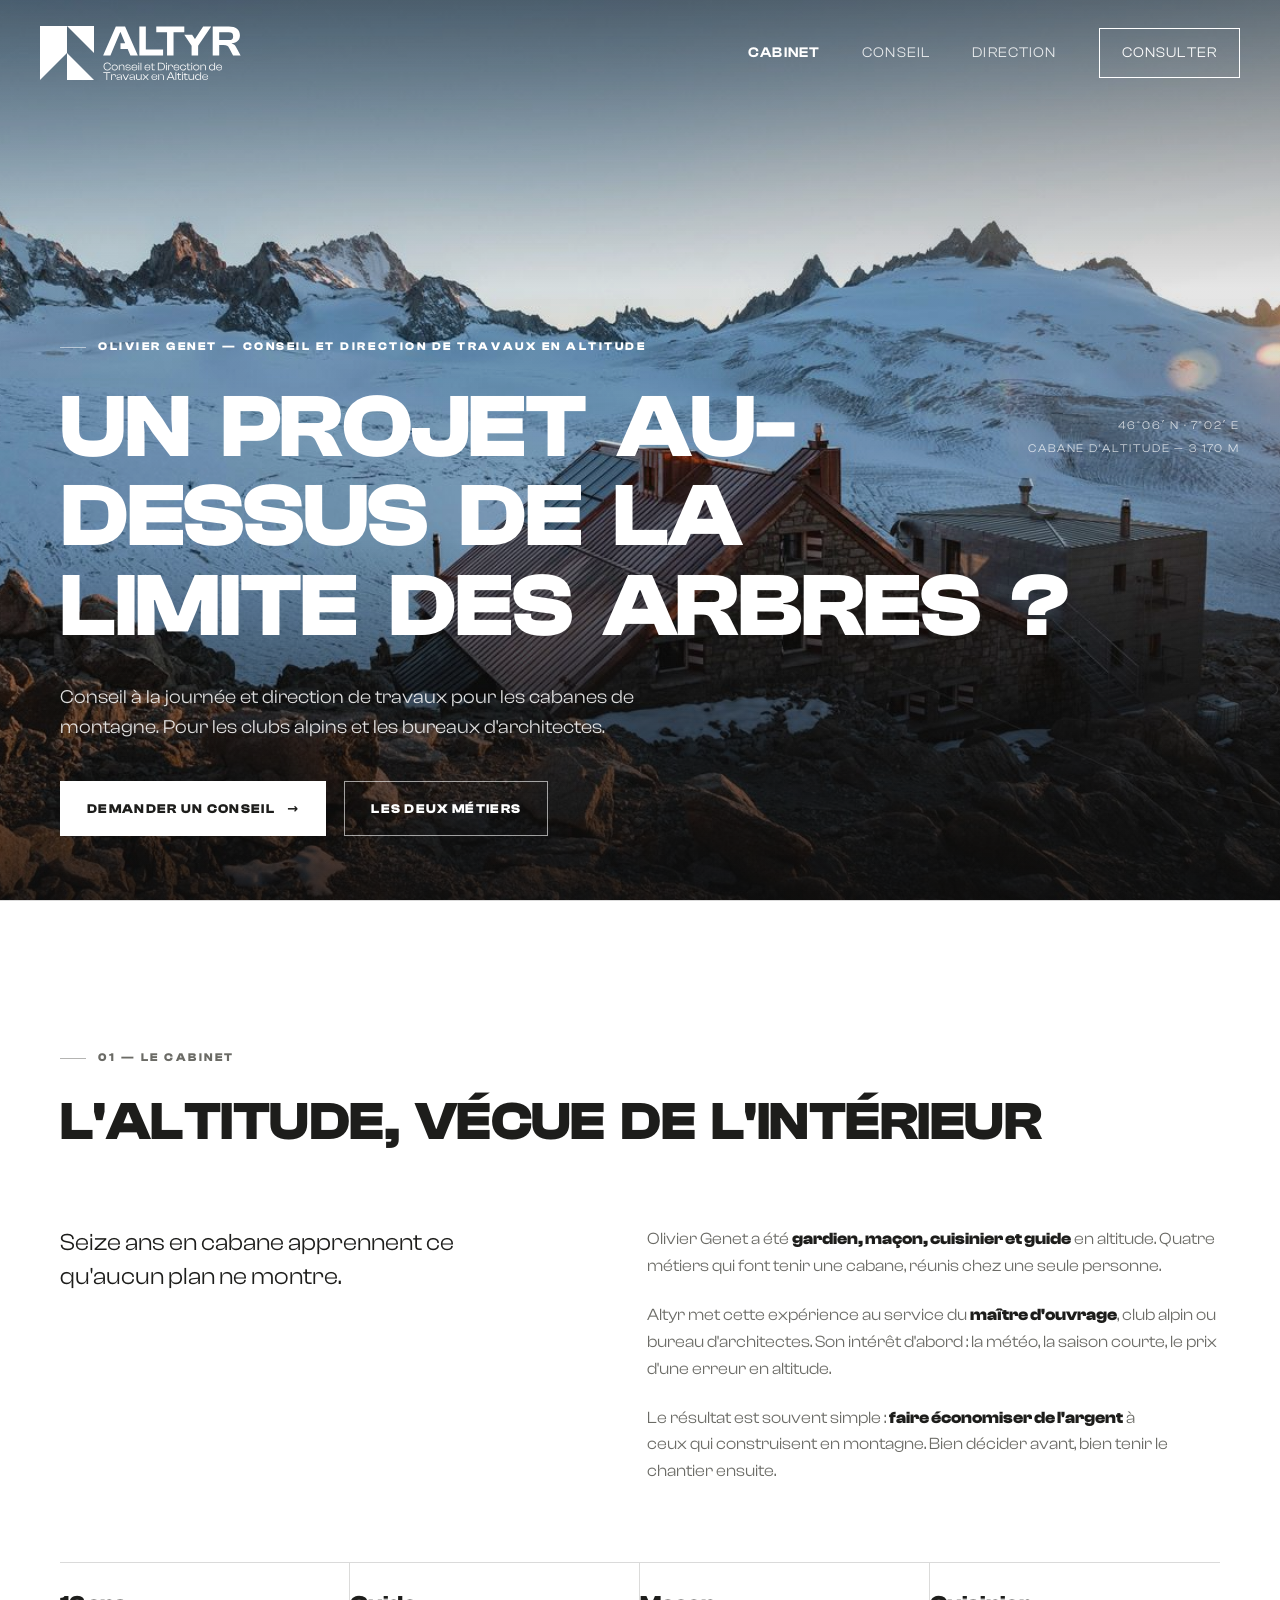
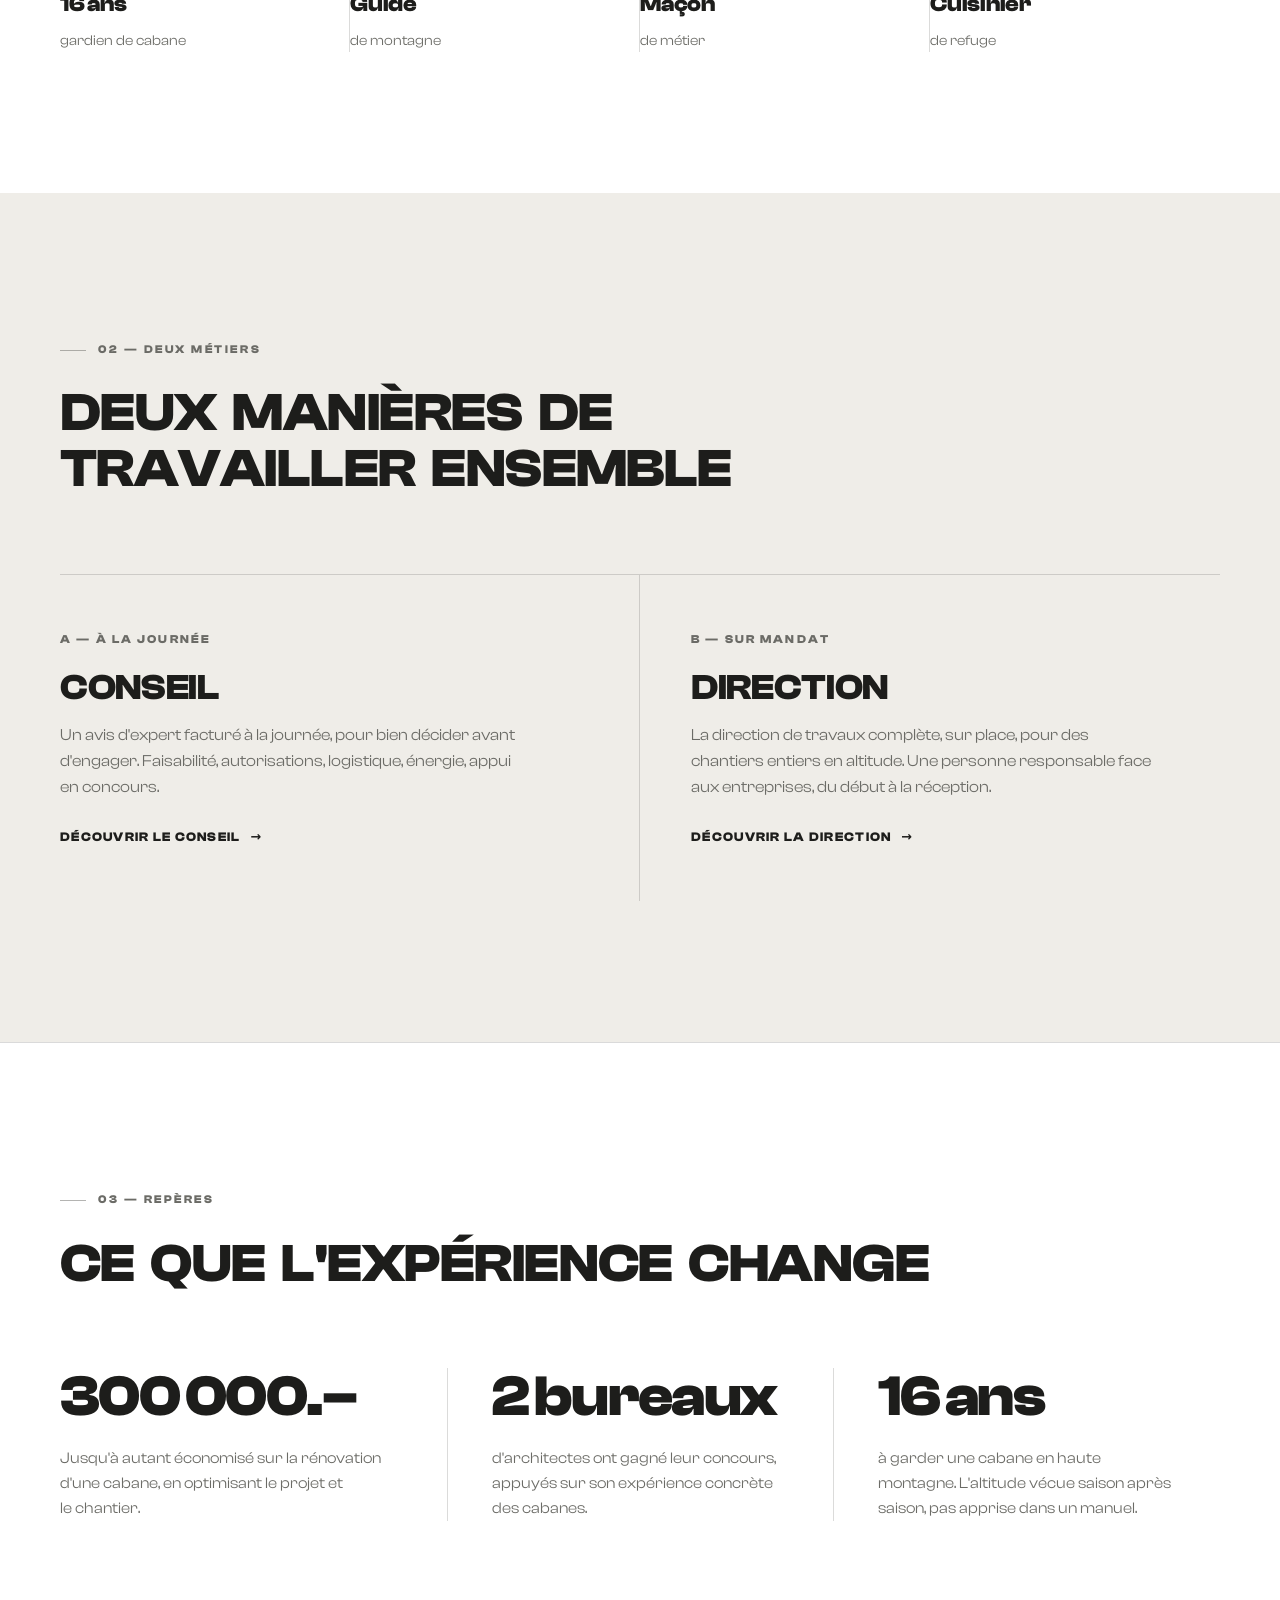
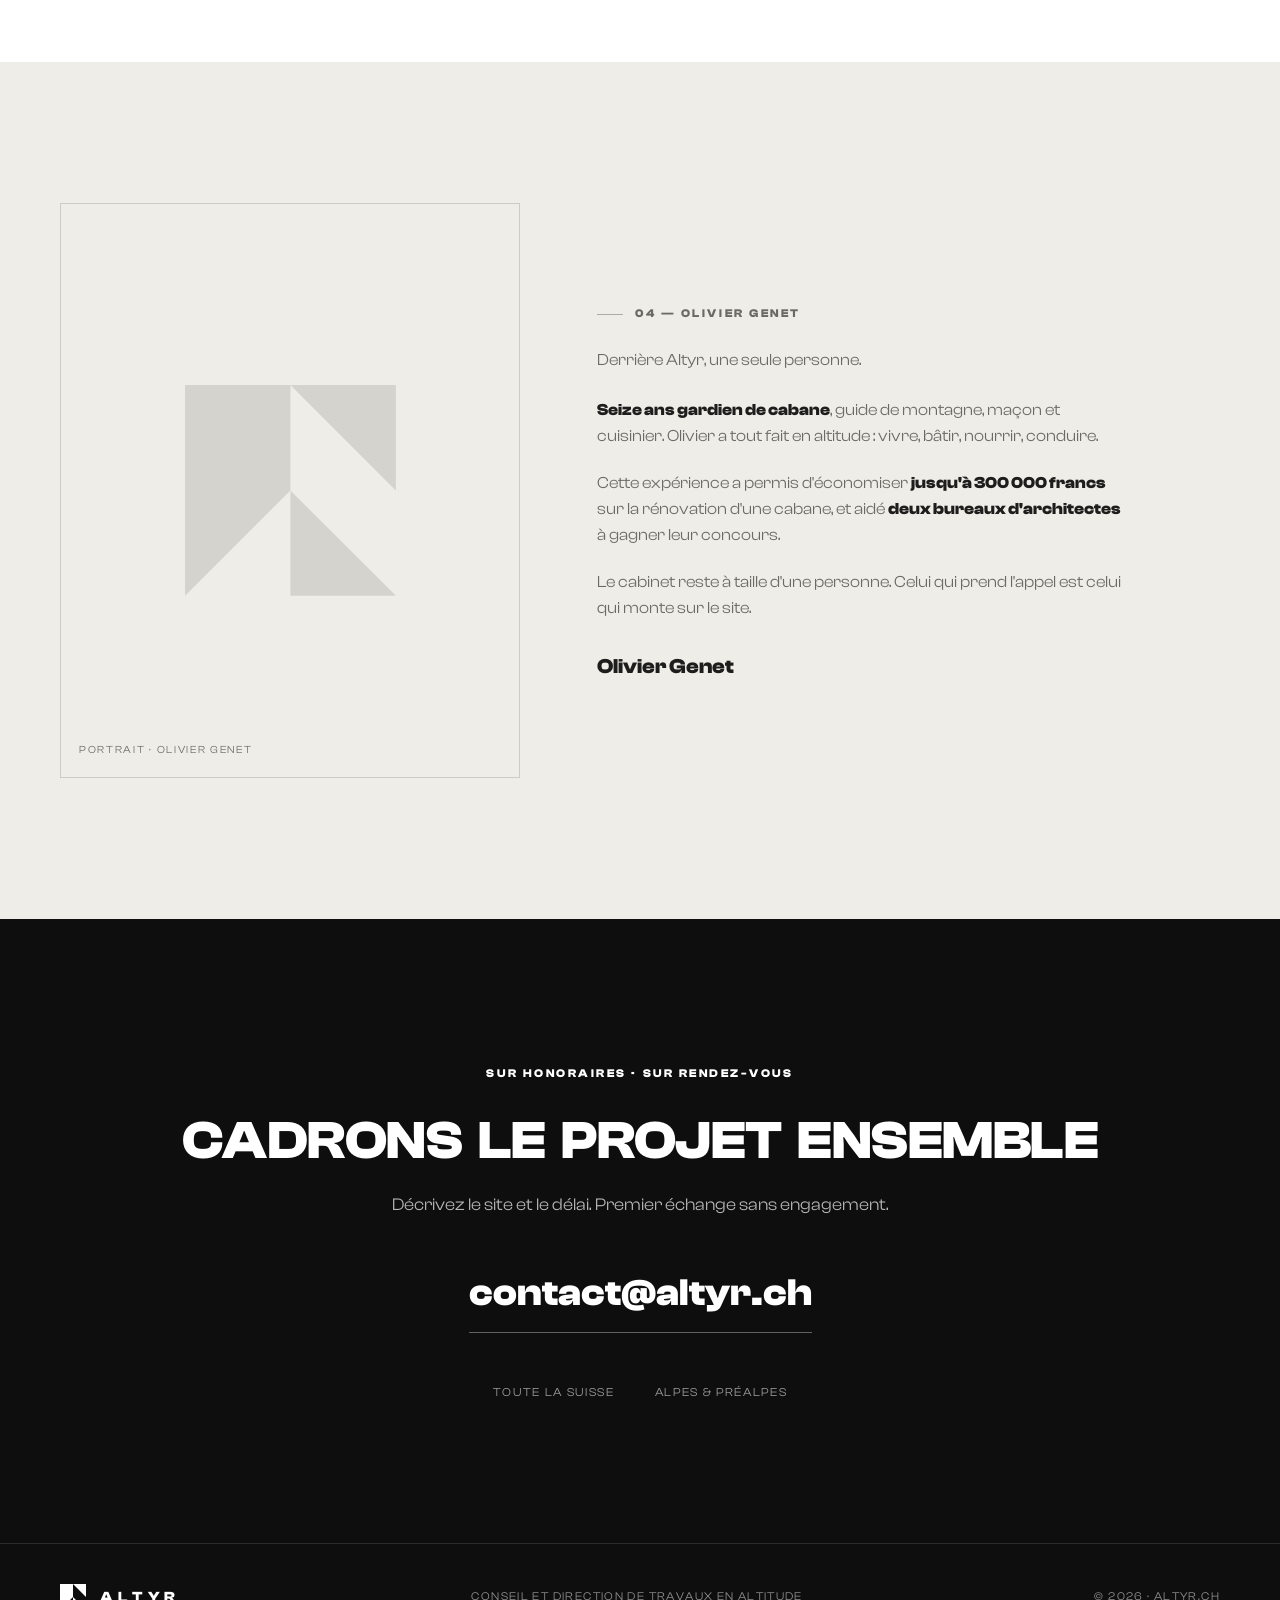
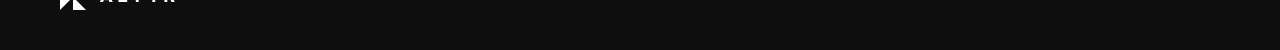
==== index.html @ 08ca2e61 "Accroche unifiée + espacement des titres ajusté - 'Consulting en cabanes alpines' remplacé partout p" ====
<!DOCTYPE html>
<html lang="fr">
<head>
<meta charset="UTF-8">
<meta name="viewport" content="width=device-width, initial-scale=1.0">
<title>Altyr — Olivier Genet · Conseil et Direction de Travaux en Altitude</title>
<meta name="description" content="Conseil à la journée et direction de travaux pour les cabanes de montagne. Pour les clubs alpins et les bureaux d'architectes.">
<link rel="icon" type="image/svg+xml" href="data:image/svg+xml,%3Csvg xmlns='http://www.w3.org/2000/svg' viewBox='0 0 97.15 97.15'%3E%3Crect width='97.15' height='97.15' fill='%231d1d1b'/%3E%3Cg fill='%23efede8'%3E%3Cpolygon points='48.57 0 48.57 48.57 0 97.14 0 0 48.57 0'/%3E%3Cpolygon points='48.57 97.15 48.57 48.57 97.15 97.15 48.57 97.15'/%3E%3Cpolygon points='97.15 48.57 48.57 0 97.15 0 97.15 48.57'/%3E%3C/g%3E%3C/svg%3E">
<meta property="og:type" content="website">
<meta property="og:title" content="Altyr — Conseil et Direction de Travaux en Altitude">
<meta property="og:description" content="Conseil et direction de travaux pour les cabanes de montagne.">
<meta property="og:url" content="https://altyr.ch">
<meta property="og:image" content="https://altyr.ch/og-image.png">
<meta property="og:locale" content="fr_CH">
<link rel="stylesheet" href="assets/css/styles.css">
<script defer src="assets/js/main.js"></script>
</head>
<body>

<!-- NAV -->
<nav id="nav">
  <a href="./" class="logo" aria-label="Altyr — accueil">
    <svg class="logo-svg" viewBox="0 0 431.02 116.02" fill="currentColor" aria-hidden="true">
      <g><polygon points="58 0 58 58 0 116.01 0 0 58 0"/><polygon points="58 116.02 58 58 116.02 116.02 58 116.02"/><polygon points="116.02 58 58 0 116.02 0 116.02 58"/></g>
      <g><path d="M350.52.93l-11.89,18.22-5.21,8.36h-1.02l-5.2-8.36-.26-.41h-17.02l15.79,23.83v20.63h14.03v-20.54L367.8.93h-17.28Z"/><path d="M371.08,63.2V.94h34.39c15.33,0,24.07,6.78,24.07,18.68,0,10.13-5.85,16.17-17.57,17.29v.74c5.58,1.49,7.71,4.46,10.04,8.83l9.01,16.73h-16.17l-8.55-16.17c-2.51-4.83-4.83-6.41-12.08-6.41h-9.2v22.58h-13.94ZM385.02,30.12h20.35c6.6,0,9.57-1.86,9.57-8.36,0-6.13-2.97-8.27-9.57-8.27h-20.35v16.64Z"/><path d="M182.78.93h-19.89l-27.23,62.27h15.61l21.01-49.53h1.02l3.81,9.66,5.86,13.56h-10.03v12.55h15.43l5.86,13.76h15.98L182.78.93Z"/><path d="M213.45,63.2V.94h13.94v49.72h37.08v12.55h-51.02Z"/><path d="M272.96,63.2V13.48h-23.14V.94h60.22v12.55h-23.14v49.72h-13.94Z"/></g>
      <g><path d="M136.53,86.98c0-5.13,3.39-8.47,8.2-8.47,4.25,0,7.46,2.38,7.46,6.11v.29h-1.89v-.29c0-2.8-1.94-4.42-5.55-4.42-4.1,0-6.38,2.31-6.38,6.78s2.28,6.78,6.38,6.78c3.61,0,5.55-1.62,5.55-4.42v-.29h1.89v.29c0,3.73-3.19,6.11-7.46,6.11-4.81,0-8.2-3.34-8.2-8.47Z"/><path d="M153.89,89.14c0-3.68,2.63-6.31,6.58-6.31s6.6,2.63,6.6,6.31-2.63,6.31-6.6,6.31-6.58-2.63-6.58-6.31ZM165.35,89.14c0-2.92-1.55-4.74-4.89-4.74s-4.86,1.82-4.86,4.74,1.52,4.74,4.86,4.74,4.89-1.79,4.89-4.74Z"/><path d="M169.38,95.2v-12.13h1.57v3.81h.12c.42-2.06,2.14-4.05,5.16-4.05,3.41,0,5.11,2.43,5.11,5.3v7.07h-1.74v-6.83c0-2.5-1.2-3.95-3.98-3.95-2.95,0-4.49,1.79-4.49,4.91v5.87h-1.74Z"/><path d="M183.62,91.15v-.05h1.74v.15c0,2.04,1.2,2.75,4.17,2.75,2.73,0,3.66-.64,3.66-2.04,0-1.28-.76-1.69-2.77-2.01l-3.24-.47c-2.21-.29-3.61-1.15-3.61-3.17,0-2.14,2.04-3.49,5.38-3.49s5.75,1.47,5.75,4.32v.05h-1.74v-.12c0-1.82-.96-2.8-4.05-2.8-2.55,0-3.61.61-3.61,2.06,0,1.25.64,1.69,2.65,1.99l2.97.42c2.6.37,4,1.25,4,3.22,0,2.28-2.26,3.49-5.4,3.49-3.73,0-5.89-1.5-5.89-4.3Z"/><path d="M196.59,89.14c0-3.68,2.46-6.31,6.36-6.31,3.56,0,6.09,2.06,6.09,5.67,0,.44-.05.81-.12,1.13h-10.68c.1,2.73,1.5,4.37,4.71,4.37,2.85,0,4.17-1.06,4.17-2.82v-.17h1.74v.17c0,2.53-2.5,4.27-5.89,4.27-3.9,0-6.38-2.46-6.38-6.31ZM198.24,88.55h9.16v-.37c0-2.55-1.62-3.9-4.47-3.9-3.14,0-4.57,1.62-4.69,4.27Z"/><path d="M211.35,81.53v-2.77h1.74v2.77h-1.74ZM211.35,95.2v-12.13h1.74v12.13h-1.74Z"/><path d="M216.01,95.2v-16.45h1.74v16.45h-1.74Z"/><path d="M224.58,89.14c0-3.68,2.46-6.31,6.36-6.31,3.56,0,6.09,2.06,6.09,5.67,0,.44-.05.81-.12,1.13h-10.68c.1,2.73,1.5,4.37,4.71,4.37,2.85,0,4.17-1.06,4.17-2.82v-.17h1.74v.17c0,2.53-2.5,4.27-5.89,4.27-3.9,0-6.38-2.46-6.38-6.31ZM226.23,88.55h9.16v-.37c0-2.55-1.62-3.9-4.47-3.9-3.14,0-4.57,1.62-4.69,4.27Z"/><path d="M244.15,95.2c-2.41,0-3.95-1.01-3.95-3.85v-6.78h-2.16v-1.5h2.16v-2.9h1.77v2.9h4.81v1.5h-4.81v6.87c0,1.69.83,2.16,2.6,2.16h2.21v1.6h-2.63Z"/><path d="M253.26,95.2v-16.45h7.14c4.93,0,8.08,3.19,8.08,8.22s-3.14,8.22-8.08,8.22h-7.14ZM255.03,80.35v13.26h5.38c4.17,0,6.24-2.16,6.24-6.63s-2.06-6.63-6.24-6.63h-5.38Z"/><path d="M270.82,81.53v-2.77h1.74v2.77h-1.74ZM270.82,95.2v-12.13h1.74v12.13h-1.74Z"/><path d="M275.49,95.2v-12.13h1.57v3.31h.12c.37-1.94,1.74-3.56,4.27-3.56,2.8,0,4.03,2.06,4.03,4.32v1.2h-1.74v-.93c0-2.06-.86-3.07-2.97-3.07-2.46,0-3.54,1.55-3.54,4.27v6.58h-1.74Z"/><path d="M286.88,89.14c0-3.68,2.46-6.31,6.36-6.31,3.56,0,6.09,2.06,6.09,5.67,0,.44-.05.81-.12,1.13h-10.68c.1,2.73,1.5,4.37,4.71,4.37,2.85,0,4.17-1.06,4.17-2.82v-.17h1.74v.17c0,2.53-2.5,4.27-5.89,4.27-3.9,0-6.38-2.46-6.38-6.31ZM288.53,88.55h9.16v-.37c0-2.55-1.62-3.9-4.47-3.9-3.14,0-4.57,1.62-4.69,4.27Z"/><path d="M301.02,89.14c0-3.68,2.53-6.31,6.41-6.31,3.39,0,6.04,2.01,6.04,4.94v.2h-1.72v-.15c0-2.16-1.57-3.39-4.35-3.39-3.24,0-4.64,1.74-4.64,4.71s1.4,4.71,4.64,4.71c2.77,0,4.35-1.23,4.35-3.39v-.15h1.72v.2c0,2.92-2.65,4.94-6.04,4.94-3.88,0-6.41-2.63-6.41-6.31Z"/><path d="M320.62,95.2c-2.41,0-3.95-1.01-3.95-3.85v-6.78h-2.16v-1.5h2.16v-2.9h1.77v2.9h4.81v1.5h-4.81v6.87c0,1.69.83,2.16,2.6,2.16h2.21v1.6h-2.63Z"/><path d="M325.16,81.53v-2.77h1.74v2.77h-1.74ZM325.16,95.2v-12.13h1.74v12.13h-1.74Z"/><path d="M329.19,89.14c0-3.68,2.63-6.31,6.58-6.31s6.6,2.63,6.6,6.31-2.63,6.31-6.6,6.31-6.58-2.63-6.58-6.31ZM340.66,89.14c0-2.92-1.55-4.74-4.89-4.74s-4.86,1.82-4.86,4.74,1.52,4.74,4.86,4.74,4.89-1.79,4.89-4.74Z"/><path d="M344.69,95.2v-12.13h1.57v3.81h.12c.42-2.06,2.14-4.05,5.16-4.05,3.41,0,5.11,2.43,5.11,5.3v7.07h-1.74v-6.83c0-2.5-1.2-3.95-3.98-3.95-2.95,0-4.49,1.79-4.49,4.91v5.87h-1.74Z"/><path d="M363.2,89.14c0-3.68,2.16-6.31,5.89-6.31,2.87,0,4.66,1.55,5.2,3.63h.12v-7.71h1.74v16.45h-1.6v-3.58h-.1c-.59,2.43-2.55,3.83-5.23,3.83-3.88,0-6.04-2.63-6.04-6.31ZM369.68,93.85c2.85,0,4.74-1.65,4.74-4.52v-.22c0-3-1.79-4.66-4.79-4.66-2.77,0-4.67,1.18-4.67,4.69s1.87,4.71,4.71,4.71Z"/><path d="M378.47,89.14c0-3.68,2.46-6.31,6.36-6.31,3.56,0,6.09,2.06,6.09,5.67,0,.44-.05.81-.12,1.13h-10.68c.1,2.73,1.5,4.37,4.71,4.37,2.85,0,4.17-1.06,4.17-2.82v-.17h1.74v.17c0,2.53-2.5,4.27-5.89,4.27-3.9,0-6.38-2.46-6.38-6.31ZM380.12,88.55h9.16v-.37c0-2.55-1.62-3.9-4.47-3.9-3.14,0-4.57,1.62-4.69,4.27Z"/><path d="M142.71,115.77v-14.85h-6.78v-1.6h15.27v1.6h-6.75v14.85h-1.74Z"/><path d="M152.95,115.77v-12.13h1.57v3.31h.12c.37-1.94,1.74-3.56,4.27-3.56,2.8,0,4.03,2.06,4.03,4.32v1.2h-1.74v-.93c0-2.06-.86-3.07-2.97-3.07-2.46,0-3.54,1.55-3.54,4.27v6.58h-1.74Z"/><path d="M164.32,112.92c0-1.99,1.64-2.85,3.9-3.09l5.77-.64v-.93c0-2.36-1.03-3.29-3.68-3.29s-3.98.93-3.98,3.07v.1h-1.74v-.1c0-2.55,2.11-4.64,5.84-4.64s5.25,2.11,5.25,4.79v7.59h-1.57v-3.27h-.12c-.71,2.23-2.85,3.51-5.67,3.51-2.38,0-4-1.13-4-3.09ZM168.72,114.67c2.95,0,5.28-1.3,5.28-4.22v-.1l-5.23.59c-1.82.17-2.7.61-2.7,1.87s.81,1.87,2.65,1.87Z"/><path d="M183.13,115.77l-5.79-12.13h1.89l4.91,10.41h.15l4.89-10.41h1.89l-5.79,12.13h-2.14Z"/><path d="M192.15,112.92c0-1.99,1.64-2.85,3.9-3.09l5.77-.64v-.93c0-2.36-1.03-3.29-3.68-3.29s-3.98.93-3.98,3.07v.1h-1.74v-.1c0-2.55,2.11-4.64,5.84-4.64s5.25,2.11,5.25,4.79v7.59h-1.57v-3.27h-.12c-.71,2.23-2.85,3.51-5.67,3.51-2.38,0-4-1.13-4-3.09ZM196.54,114.67c2.95,0,5.28-1.3,5.28-4.22v-.1l-5.23.59c-1.82.17-2.7.61-2.7,1.87s.81,1.87,2.65,1.87Z"/><path d="M206.31,110.74v-7.1h1.74v6.83c0,2.53,1.23,3.98,4.03,3.98,2.97,0,4.52-1.79,4.52-4.91v-5.89h1.74v12.13h-1.57v-3.78h-.12c-.42,2.06-2.16,4.03-5.18,4.03-3.46,0-5.16-2.41-5.16-5.28Z"/><path d="M220.02,115.77l5.52-6.04v-.12l-5.52-5.97h2.11l4.74,5.03h.12l4.71-5.03h2.09l-5.55,5.92v.12l5.55,6.09h-2.11l-4.76-5.13h-.1l-4.71,5.13h-2.09Z"/><path d="M239.39,109.71c0-3.68,2.46-6.31,6.36-6.31,3.56,0,6.09,2.06,6.09,5.67,0,.44-.05.81-.12,1.13h-10.68c.1,2.73,1.5,4.37,4.71,4.37,2.85,0,4.17-1.06,4.17-2.82v-.17h1.74v.17c0,2.53-2.5,4.27-5.89,4.27-3.9,0-6.38-2.46-6.38-6.31ZM241.04,109.12h9.16v-.37c0-2.55-1.62-3.9-4.47-3.9-3.14,0-4.57,1.62-4.69,4.27Z"/><path d="M254.15,115.77v-12.13h1.57v3.81h.12c.42-2.06,2.14-4.05,5.16-4.05,3.41,0,5.11,2.43,5.11,5.3v7.07h-1.74v-6.83c0-2.5-1.2-3.95-3.98-3.95-2.95,0-4.49,1.79-4.49,4.91v5.87h-1.74Z"/><path d="M272.12,115.77l7.44-16.45h2.43l7.46,16.45h-1.96l-2.21-4.84h-9.04l-2.21,4.84h-1.92ZM276.96,109.36h7.61l-2.85-6.24-.91-2.14h-.15l-.88,2.14-2.82,6.24Z"/><path d="M291.06,115.77v-16.45h1.74v16.45h-1.74Z"/><path d="M300.53,115.77c-2.41,0-3.95-1.01-3.95-3.85v-6.78h-2.16v-1.5h2.16v-2.9h1.77v2.9h4.81v1.5h-4.81v6.87c0,1.69.83,2.16,2.6,2.16h2.21v1.6h-2.63Z"/><path d="M305.08,102.1v-2.77h1.74v2.77h-1.74ZM305.08,115.77v-12.13h1.74v12.13h-1.74Z"/><path d="M314.55,115.77c-2.41,0-3.95-1.01-3.95-3.85v-6.78h-2.16v-1.5h2.16v-2.9h1.77v2.9h4.81v1.5h-4.81v6.87c0,1.69.83,2.16,2.6,2.16h2.21v1.6h-2.63Z"/><path d="M319.02,110.74v-7.1h1.74v6.83c0,2.53,1.23,3.98,4.03,3.98,2.97,0,4.52-1.79,4.52-4.91v-5.89h1.74v12.13h-1.57v-3.78h-.12c-.42,2.06-2.16,4.03-5.18,4.03-3.46,0-5.16-2.41-5.16-5.28Z"/><path d="M333.17,109.71c0-3.68,2.16-6.31,5.89-6.31,2.87,0,4.66,1.55,5.2,3.63h.12v-7.71h1.74v16.45h-1.6v-3.58h-.1c-.59,2.43-2.55,3.83-5.23,3.83-3.88,0-6.04-2.63-6.04-6.31ZM339.65,114.42c2.85,0,4.74-1.65,4.74-4.52v-.22c0-3-1.79-4.66-4.79-4.66-2.77,0-4.67,1.18-4.67,4.69s1.87,4.71,4.71,4.71Z"/><path d="M348.44,109.71c0-3.68,2.46-6.31,6.36-6.31,3.56,0,6.09,2.06,6.09,5.67,0,.44-.05.81-.12,1.13h-10.68c.1,2.73,1.5,4.37,4.71,4.37,2.85,0,4.17-1.06,4.17-2.82v-.17h1.74v.17c0,2.53-2.5,4.27-5.89,4.27-3.9,0-6.38-2.46-6.38-6.31ZM350.09,109.12h9.16v-.37c0-2.55-1.62-3.9-4.47-3.9-3.14,0-4.57,1.62-4.69,4.27Z"/></g>
    </svg>
  </a>
  <button class="nav-toggle" id="navToggle" aria-label="Menu"><span></span><span></span><span></span></button>
  <div class="nav-links" id="navLinks">
    <a href="./" class="active">Cabinet</a>
    <a href="conseil/">Conseil</a>
    <a href="direction/">Direction</a>
    <a href="#contact" class="nav-cta">Consulter</a>
  </div>
</nav>

<!-- HERO -->
<header class="hero" id="top">
  <div class="hero-img"><img src="assets/img/cabane-altitude.jpg" alt="Cabane d'altitude au lever du jour, glacier et sommets" fetchpriority="high"></div>
  <div class="hero-inner wrap">
    <span class="kicker">Olivier Genet — Conseil et Direction de Travaux en Altitude</span>
    <h1 class="display">Un projet au-dessus de la limite des arbres ?</h1>
    <p class="hero-sub">Conseil à la journée et direction de travaux pour les cabanes de montagne. Pour les clubs alpins et les bureaux d'architectes.</p>
    <div class="hero-actions">
      <a href="#contact" class="btn btn--light">Demander un conseil <span class="arr">→</span></a>
      <a href="#offres" class="btn btn--ghost" style="border-color:rgba(255,255,255,.6);color:#fff">Les deux métiers</a>
    </div>
  </div>
  <div class="hero-coord">
    <div>46°06′ N · 7°02′ E</div>
    <div>Cabane d'altitude — 3 170 m</div>
  </div>
</header>

<!-- CABINET -->
<section class="sec" id="cabinet">
  <div class="wrap">
    <div class="sec-head reveal">
      <span class="kicker">01 — Le cabinet</span>
      <h2 class="title">L'altitude, vécue de l'intérieur</h2>
    </div>
    <div class="split">
      <p class="lead reveal">Seize ans en cabane apprennent ce qu'aucun plan ne montre.</p>
      <div class="body-col reveal">
        <p>Olivier Genet a été <strong>gardien, maçon, cuisinier et guide</strong> en altitude. Quatre métiers qui font tenir une cabane, réunis chez une seule personne.</p>
        <p>Altyr met cette expérience au service du <strong>maître d'ouvrage</strong>, club alpin ou bureau d'architectes. Son intérêt d'abord : la météo, la saison courte, le prix d'une erreur en altitude.</p>
        <p>Le résultat est souvent simple : <strong>faire économiser de l'argent</strong> à ceux qui construisent en montagne. Bien décider avant, bien tenir le chantier ensuite.</p>
      </div>
    </div>
    <div class="creds reveal">
      <span class="cred"><b>16 ans</b> gardien de cabane</span>
      <span class="cred"><b>Guide</b> de montagne</span>
      <span class="cred"><b>Maçon</b> de métier</span>
      <span class="cred"><b>Cuisinier</b> de refuge</span>
    </div>
  </div>
</section>

<!-- OFFRES -->
<section class="sec sec--soft" id="offres">
  <div class="wrap">
    <div class="sec-head reveal">
      <span class="kicker">02 — Deux métiers</span>
      <h2 class="title">Deux manières de travailler ensemble</h2>
    </div>
    <div class="offers">
      <a class="offer reveal" href="conseil/">
        <span class="onum">A — à la journée</span>
        <h3>Conseil</h3>
        <p>Un avis d'expert facturé à la journée, pour bien décider avant d'engager. Faisabilité, autorisations, logistique, énergie, appui en concours.</p>
        <span class="more">Découvrir le conseil <span class="arr">→</span></span>
      </a>
      <a class="offer reveal" href="direction/">
        <span class="onum">B — sur mandat</span>
        <h3>Direction</h3>
        <p>La direction de travaux complète, sur place, pour des chantiers entiers en altitude. Une personne responsable face aux entreprises, du début à la réception.</p>
        <span class="more">Découvrir la direction <span class="arr">→</span></span>
      </a>
    </div>
  </div>
</section>

<!-- REPERES -->
<section class="sec" id="reperes">
  <div class="wrap">
    <div class="sec-head reveal">
      <span class="kicker">03 — Repères</span>
      <h2 class="title">Ce que l'expérience change</h2>
    </div>
    <div class="figs">
      <div class="fig reveal">
        <div class="fig-n">300 000.–</div>
        <p>Jusqu'à autant économisé sur la rénovation d'une cabane, en optimisant le projet et le chantier.</p>
      </div>
      <div class="fig reveal">
        <div class="fig-n">2 bureaux</div>
        <p>d'architectes ont gagné leur concours, appuyés sur son expérience concrète des cabanes.</p>
      </div>
      <div class="fig reveal">
        <div class="fig-n">16 ans</div>
        <p>à garder une cabane en haute montagne. L'altitude vécue saison après saison, pas apprise dans un manuel.</p>
      </div>
    </div>
  </div>
</section>

<!-- OLIVIER -->
<section class="sec sec--soft" id="olivier">
  <div class="wrap">
    <div class="about">
      <!-- TODO: remplacer le placeholder par <img src="assets/img/olivier.jpg" alt="Olivier Genet"> -->
      <div class="portrait reveal">
        <svg class="mark" viewBox="0 0 97.15 97.15" aria-hidden="true"><polygon points="48.57 0 48.57 48.57 0 97.14 0 0 48.57 0"/><polygon points="48.57 97.15 48.57 48.57 97.15 97.15 48.57 97.15"/><polygon points="97.15 48.57 48.57 0 97.15 0 97.15 48.57"/></svg>
        <span class="ph">Portrait · Olivier Genet</span>
      </div>
      <div class="reveal">
        <span class="kicker muted">04 — Olivier Genet</span>
        <p class="lead" style="margin-top:24px">Derrière Altyr, une seule personne.</p>
        <p><strong>Seize ans gardien de cabane</strong>, guide de montagne, maçon et cuisinier. Olivier a tout fait en altitude : vivre, bâtir, nourrir, conduire.</p>
        <p>Cette expérience a permis d'économiser <strong>jusqu'à 300 000 francs</strong> sur la rénovation d'une cabane, et aidé <strong>deux bureaux d'architectes</strong> à gagner leur concours.</p>
        <p>Le cabinet reste à taille d'une personne. Celui qui prend l'appel est celui qui monte sur le site.</p>
        <div class="sign">Olivier Genet</div>
      </div>
    </div>
  </div>
</section>

<!-- CONTACT -->
<section class="sec sec--dark contact" id="contact">
  <div class="wrap">
    <span class="kicker">Sur honoraires · sur rendez-vous</span>
    <h2 class="title">Cadrons le projet ensemble</h2>
    <p class="contact-sub">Décrivez le site et le délai. Premier échange sans engagement.</p>
    <!-- TODO: vrai email -->
    <a href="mailto:contact@altyr.ch" class="contact-mail">contact@altyr.ch</a>
    <div class="contact-meta">
      <span>Toute la Suisse</span>
      <span>Alpes &amp; Préalpes</span>
    </div>
  </div>
</section>

<footer>
  <div class="wrap foot">
    <div class="foot-brand">
      <svg class="mark" viewBox="0 0 97.15 97.15" aria-hidden="true"><polygon points="48.57 0 48.57 48.57 0 97.14 0 0 48.57 0"/><polygon points="48.57 97.15 48.57 48.57 97.15 97.15 48.57 97.15"/><polygon points="97.15 48.57 48.57 0 97.15 0 97.15 48.57"/></svg>
      <b>ALTYR</b>
    </div>
    <span class="foot-meta">Conseil et Direction de Travaux en Altitude</span>
    <span class="foot-meta">© 2026 · altyr.ch</span>
  </div>
</footer>

</body>
</html>
---- assets/css/styles.css ----
/* ==========================================================================
   ALTYR — feuille de style partagée (Cabinet / Conseil / Direction)
   Direction : monochrome éditorial. Typo : ClashDisplay self-hosted.
   ========================================================================== */

/* 1. FONTS — ClashDisplay (font de marque, accents complets) ---------------
   NeutralFace (logo) n'a pas d'accents -> reste uniquement dans le logo SVG.
   TODO : convertir les .otf en .woff2 (plus léger). */
@font-face{font-family:'ClashDisplay';src:url('../fonts/ClashDisplay-Light.otf') format('opentype');font-weight:300;font-style:normal;font-display:swap}
@font-face{font-family:'ClashDisplay';src:url('../fonts/ClashDisplay-Regular.otf') format('opentype');font-weight:400;font-style:normal;font-display:swap}
@font-face{font-family:'ClashDisplay';src:url('../fonts/ClashDisplay-Medium.otf') format('opentype');font-weight:500;font-style:normal;font-display:swap}
@font-face{font-family:'ClashDisplay';src:url('../fonts/ClashDisplay-Semibold.otf') format('opentype');font-weight:600;font-style:normal;font-display:swap}
@font-face{font-family:'ClashDisplay';src:url('../fonts/ClashDisplay-Bold.otf') format('opentype');font-weight:700;font-style:normal;font-display:swap}

/* 2. TOKENS ---------------------------------------------------------------- */
:root{
  --sans:'ClashDisplay',system-ui,-apple-system,sans-serif;
  --display:'ClashDisplay',var(--sans);
  --paper:#FFFFFF;
  --soft:#EFEDE8;
  --ink:#1D1D1B;
  --black:#0E0E0E;
  --muted:#6B6B66;
  --line:rgba(29,29,27,.16);
  --line-soft:rgba(29,29,27,.09);
  --maxw:1240px;
  --pad:40px;
}
*{box-sizing:border-box;margin:0;padding:0}
html{scroll-behavior:smooth}
body{
  background:var(--paper);color:var(--ink);
  font-family:var(--sans);font-weight:400;line-height:1.6;
  -webkit-font-smoothing:antialiased;overflow-x:hidden;
}
a{color:inherit;text-decoration:none}
img{display:block;max-width:100%}
::selection{background:var(--ink);color:var(--paper)}
:focus-visible{outline:2px solid var(--ink);outline-offset:3px}
.wrap{max-width:var(--maxw);margin:0 auto;padding:0 var(--pad)}

/* Étiquettes / kicker */
.kicker{font-size:.72rem;font-weight:700;letter-spacing:.22em;text-transform:uppercase;display:inline-flex;align-items:center;gap:12px}
.kicker::before{content:"";width:26px;height:1px;background:currentColor;opacity:.5}

/* Titres */
h1,h2,h3,h4{font-family:var(--display);font-weight:700;line-height:1.02;letter-spacing:-.01em;text-wrap:balance}
.display{font-size:clamp(2.5rem,7vw,6rem);text-transform:uppercase;line-height:1.0;letter-spacing:-.015em;word-spacing:.22em}
.title{font-size:clamp(1.9rem,4.2vw,3.4rem);text-transform:uppercase;letter-spacing:-.01em;line-height:1.04;word-spacing:.15em}
p{text-wrap:pretty}
.lead{font-size:clamp(1.15rem,1.9vw,1.5rem);line-height:1.4;font-weight:400;max-width:30ch}
.muted{color:var(--muted)}

/* Boutons */
.btn{display:inline-flex;align-items:center;gap:12px;font-weight:700;font-size:.82rem;letter-spacing:.1em;text-transform:uppercase;padding:16px 26px;border:1px solid var(--ink);background:var(--ink);color:var(--paper);transition:background .3s,color .3s,transform .3s}
.btn .arr{transition:transform .3s}
.btn:hover{background:transparent;color:var(--ink)}
.btn:hover .arr{transform:translateX(5px)}
.btn--ghost{background:transparent;color:var(--ink)}
.btn--ghost:hover{background:var(--ink);color:var(--paper)}
.btn--light{border-color:var(--paper);background:var(--paper);color:var(--ink)}
.btn--light:hover{background:transparent;color:var(--paper)}

/* 3. NAV ------------------------------------------------------------------ */
nav{position:fixed;inset:0 0 auto 0;z-index:60;display:flex;align-items:center;justify-content:space-between;padding:26px var(--pad);transition:background .4s ease,border-color .4s,padding .4s;border-bottom:1px solid transparent;color:var(--paper)}
nav.scrolled{background:rgba(255,255,255,.92);backdrop-filter:blur(10px);border-bottom:1px solid var(--line);color:var(--ink);padding:18px var(--pad)}
/* Sous-pages : nav solide d'emblée (pas de photo derrière) */
.page-sub nav{background:rgba(255,255,255,.92);backdrop-filter:blur(10px);border-bottom:1px solid var(--line);color:var(--ink)}
/* Logo officiel (mark + ALTYR + baseline), fichier intact, recoloré via currentColor */
.logo-svg{height:54px;width:auto;display:block;fill:currentColor;transition:height .4s}
nav.scrolled .logo-svg{height:42px}
.nav-links{display:flex;align-items:center;gap:42px}
.nav-links a{font-size:.9rem;letter-spacing:.08em;text-transform:uppercase;font-weight:400;opacity:.85;transition:opacity .25s}
.nav-links a:hover,.nav-links a.active{opacity:1}
.nav-links a.active{font-weight:600}
.nav-cta{border:1px solid currentColor;padding:12px 22px;font-weight:700;letter-spacing:.1em;opacity:1!important;transition:background .25s,color .25s}
nav.scrolled .nav-cta:hover,.page-sub nav .nav-cta:hover{background:var(--ink);color:var(--paper)}
nav:not(.scrolled):not(.page-sub nav) .nav-cta:hover{background:var(--paper);color:var(--ink)}
.nav-toggle{display:none}

/* 4. HERO (home) --------------------------------------------------------- */
.hero{position:relative;min-height:100svh;display:flex;align-items:flex-end;overflow:hidden}
.hero-img{position:absolute;inset:0;z-index:0}
.hero-img img{width:100%;height:100%;object-fit:cover;animation:slowzoom 18s ease-out forwards}
@keyframes slowzoom{from{transform:scale(1.08)}to{transform:scale(1)}}
.hero::after{content:"";position:absolute;inset:0;z-index:1;pointer-events:none;background:linear-gradient(180deg,rgba(14,14,14,.55) 0%,rgba(14,14,14,.1) 32%,rgba(14,14,14,.15) 60%,rgba(14,14,14,.82) 100%)}
.hero-inner{position:relative;z-index:2;width:100%;color:#fff;padding-bottom:64px}
.hero .kicker{margin-bottom:26px;color:#fff}
.hero h1{margin-bottom:30px;max-width:18ch;color:#fff}
.hero-sub{font-size:clamp(1rem,1.5vw,1.2rem);max-width:46ch;margin-bottom:38px;color:rgba(255,255,255,.86);font-weight:400}
.hero-actions{display:flex;align-items:center;gap:18px;flex-wrap:wrap}
.hero-coord{position:absolute;z-index:2;top:46%;right:var(--pad);text-align:right;font-size:.72rem;letter-spacing:.16em;text-transform:uppercase;color:rgba(255,255,255,.75);line-height:2}

/* Page header (sous-pages) */
.phead{padding:200px 0 clamp(56px,8vw,104px);border-bottom:1px solid var(--line)}
.phead .kicker{color:var(--muted);margin-bottom:26px}
.phead h1{font-size:clamp(2.3rem,6vw,4.8rem);text-transform:uppercase;letter-spacing:-.015em;word-spacing:.2em;line-height:1.0;margin-bottom:28px;max-width:17ch}
.phead .lead{max-width:42ch;color:var(--muted)}

/* 5. SECTIONS ------------------------------------------------------------ */
.sec{padding:clamp(80px,11vw,150px) 0;border-top:1px solid var(--line)}
.sec--soft{background:var(--soft);border-top:none}
.sec--dark{background:var(--black);color:#fff;border-top:none}
.sec--dark .muted{color:rgba(255,255,255,.62)}
.sec-head{margin-bottom:clamp(46px,6vw,84px)}
.sec-head .kicker{margin-bottom:26px;color:var(--muted)}
.sec--dark .sec-head .kicker{color:rgba(255,255,255,.7)}

.split{display:grid;grid-template-columns:1fr 1.15fr;gap:clamp(40px,7vw,100px);align-items:start}
.body-col p{color:var(--muted);font-size:1.05rem;margin-bottom:22px;max-width:52ch}
.body-col p:last-child{margin-bottom:0}
.body-col strong{color:var(--ink);font-weight:700}
.sec--dark .body-col strong{color:#fff}

.creds{display:grid;grid-template-columns:repeat(4,1fr);margin-top:clamp(50px,6vw,80px);border-top:1px solid var(--line)}
.cred{padding:24px 22px 0 0;border-right:1px solid var(--line);font-size:.9rem;color:var(--muted)}
.cred:last-child{border-right:none}
.cred b{display:block;font-size:1.4rem;font-weight:700;color:var(--ink);margin-bottom:6px;letter-spacing:-.01em}

/* Offres (home) : 2 cartes -> Conseil / Direction */
.offers{display:grid;grid-template-columns:1fr 1fr}
.offer{display:block;padding:clamp(34px,4vw,52px) 0;border-top:1px solid var(--line);transition:background .3s}
.offer:nth-child(1){border-right:1px solid var(--line);padding-right:clamp(28px,4vw,56px)}
.offer:nth-child(2){padding-left:clamp(28px,4vw,56px)}
.offer .onum{font-size:.74rem;font-weight:700;letter-spacing:.18em;text-transform:uppercase;color:var(--muted)}
.offer h3{font-size:clamp(1.6rem,2.8vw,2.3rem);text-transform:uppercase;letter-spacing:-.01em;word-spacing:.12em;margin:18px 0 16px}
.offer p{color:var(--muted);font-size:1.02rem;max-width:42ch;margin-bottom:24px}
.offer .more{display:inline-flex;align-items:center;gap:10px;font-weight:700;font-size:.8rem;letter-spacing:.1em;text-transform:uppercase}
.offer .more .arr{transition:transform .3s}
.offer:hover .more .arr{transform:translateX(6px)}

/* Repères : 3 chiffres */
.figs{display:grid;grid-template-columns:repeat(3,1fr)}
.fig{padding:0 44px;border-left:1px solid var(--line)}
.fig:first-child{padding-left:0;border-left:none}
.fig-n{font-family:var(--display);font-size:clamp(2.4rem,4.6vw,3.6rem);font-weight:700;letter-spacing:-.03em;line-height:1;margin-bottom:20px}
.fig p{color:var(--muted);font-size:.98rem;max-width:34ch}

/* Liste de prestations (sous-pages) */
.doms{display:grid;grid-template-columns:repeat(2,1fr);column-gap:clamp(40px,6vw,90px)}
.dom{display:grid;grid-template-columns:auto 1fr;gap:30px;align-items:start;padding:36px 0;border-top:1px solid var(--line)}
.dom-n{font-size:.8rem;font-weight:700;letter-spacing:.1em;color:var(--muted);padding-top:5px}
.dom h3{font-size:1.25rem;text-transform:none;letter-spacing:0;margin-bottom:12px;line-height:1.1}
.dom p{color:var(--muted);font-size:.97rem;max-width:42ch}

/* Approche / principes (bloc noir) */
.principes{display:grid;grid-template-columns:repeat(3,1fr);gap:clamp(30px,4vw,56px)}
.principe .pn{display:block;font-size:.74rem;font-weight:700;letter-spacing:.18em;text-transform:uppercase;color:rgba(255,255,255,.7);padding-bottom:18px;margin-bottom:22px;border-bottom:1px solid rgba(255,255,255,.2)}
.sec:not(.sec--dark) .principe .pn{color:var(--muted);border-bottom-color:var(--line)}
.principe h4{font-size:1.5rem;text-transform:none;letter-spacing:-.01em;margin-bottom:14px;line-height:1.08}
.principe p{color:rgba(255,255,255,.62);font-size:.97rem;max-width:34ch}
.sec:not(.sec--dark) .principe p{color:var(--muted)}

/* Olivier */
.about{display:grid;grid-template-columns:.85fr 1.15fr;gap:clamp(40px,6vw,90px);align-items:center}
.portrait{aspect-ratio:4/5;background:var(--soft);border:1px solid var(--line);position:relative;overflow:hidden;display:flex;align-items:center;justify-content:center}
.portrait img{width:100%;height:100%;object-fit:cover}
.portrait .mark{width:46%;opacity:.12;fill:var(--ink)}
.portrait .ph{position:absolute;bottom:18px;left:18px;font-size:.66rem;letter-spacing:.16em;text-transform:uppercase;color:var(--muted)}
.about .lead{margin-bottom:26px}
.about p{color:var(--muted);font-size:1.03rem;margin-bottom:20px;max-width:48ch}
.about strong{color:var(--ink);font-weight:700}
.sign{margin-top:28px;font-family:var(--display);font-size:1.3rem;font-weight:700}

/* Contact (bloc noir, partagé) */
.contact{text-align:center}
.contact .kicker{justify-content:center;margin-bottom:30px}
.contact .kicker::before{display:none}
.contact h2{margin-bottom:22px}
.contact-sub{color:rgba(255,255,255,.7);max-width:46ch;margin:0 auto 44px;font-size:1.08rem}
.contact-mail{display:inline-block;font-family:var(--display);font-size:clamp(1.5rem,3.4vw,2.4rem);font-weight:700;border-bottom:1px solid rgba(255,255,255,.35);padding-bottom:8px;transition:border-color .3s,opacity .3s}
.contact-mail:hover{border-color:#fff;opacity:.85}
.contact-meta{margin-top:50px;display:flex;justify-content:center;gap:40px;flex-wrap:wrap;font-size:.74rem;letter-spacing:.14em;text-transform:uppercase;color:rgba(255,255,255,.6)}

/* Footer */
footer{background:var(--black);color:#fff;padding:40px 0;border-top:1px solid rgba(255,255,255,.12)}
.foot{display:flex;align-items:center;justify-content:space-between;gap:24px;flex-wrap:wrap}
.foot-brand{display:flex;align-items:center;gap:14px}
.foot-brand .mark{width:26px;fill:#fff}
.foot-brand b{font-family:var(--display);font-weight:700;letter-spacing:.3em;font-size:.95rem}
.foot-meta{font-size:.72rem;letter-spacing:.12em;text-transform:uppercase;color:rgba(255,255,255,.55)}

/* Reveal */
.reveal{opacity:0;transform:translateY(24px);transition:opacity .9s ease,transform .9s cubic-bezier(.2,.8,.2,1)}
.reveal.in{opacity:1;transform:none}

/* 6. RESPONSIVE ---------------------------------------------------------- */
@media(max-width:900px){
  :root{--pad:24px}
  nav{padding:18px var(--pad)}
  .logo-svg{height:44px}
  .nav-links{position:fixed;inset:0;background:var(--ink);color:#fff;flex-direction:column;justify-content:center;gap:30px;transform:translateX(100%);transition:transform .4s ease}
  .nav-links.open{transform:none}
  .nav-links a{font-size:1.3rem;opacity:1}
  .nav-cta{border-color:#fff}
  .nav-toggle{display:block;z-index:70;width:30px;height:20px;position:relative;background:none;border:none;cursor:pointer;color:inherit}
  .nav-toggle span{position:absolute;left:0;right:0;height:2px;background:currentColor;transition:.3s}
  .nav-toggle span:nth-child(1){top:1px}
  .nav-toggle span:nth-child(2){top:9px}
  .nav-toggle span:nth-child(3){top:17px}
  .nav-toggle.open{color:#fff}
  .nav-toggle.open span:nth-child(1){top:9px;transform:rotate(45deg)}
  .nav-toggle.open span:nth-child(2){opacity:0}
  .nav-toggle.open span:nth-child(3){top:9px;transform:rotate(-45deg)}
  .split,.about{grid-template-columns:1fr;gap:42px}
  .offers{grid-template-columns:1fr}
  .offer:nth-child(1){border-right:none;padding-right:0}
  .offer:nth-child(2){padding-left:0}
  .figs{grid-template-columns:1fr}
  .fig{padding:30px 0;border-left:none;border-top:1px solid var(--line)}
  .fig:first-child{padding-top:0;border-top:none}
  .doms{grid-template-columns:1fr;column-gap:0}
  .principes{grid-template-columns:1fr;gap:38px}
  .hero-coord{display:none}
  .creds{grid-template-columns:1fr 1fr}
  .cred:nth-child(2){border-right:none}
  .cred{border-bottom:1px solid var(--line);padding:18px 16px 18px 0}
  .portrait{max-width:360px}
}
@media(max-width:520px){
  .creds{grid-template-columns:1fr}
  .cred{border-right:none}
  .hero-actions .btn{width:100%;justify-content:center}
}
@media(prefers-reduced-motion:reduce){
  *{animation:none!important;transition:none!important}
  .reveal{opacity:1;transform:none}html{scroll-behavior:auto}
  .hero-img img{animation:none}
}
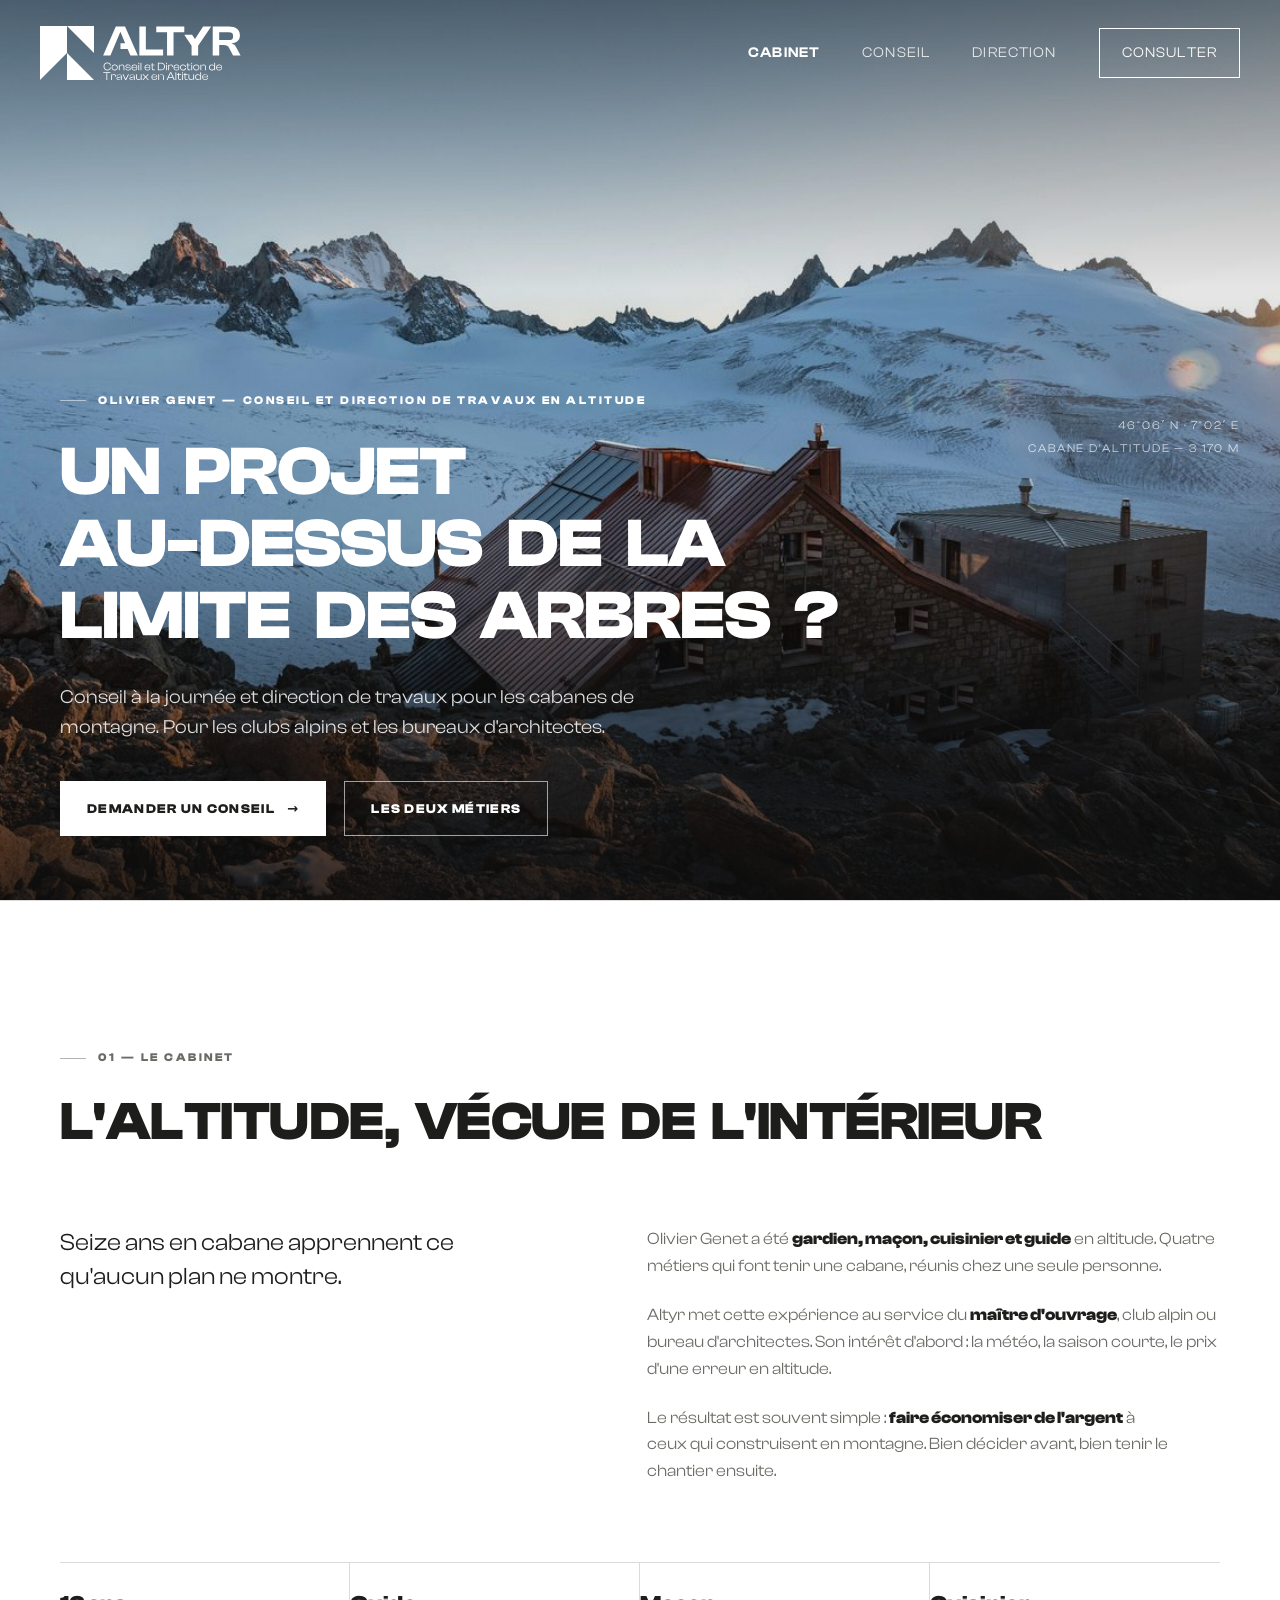
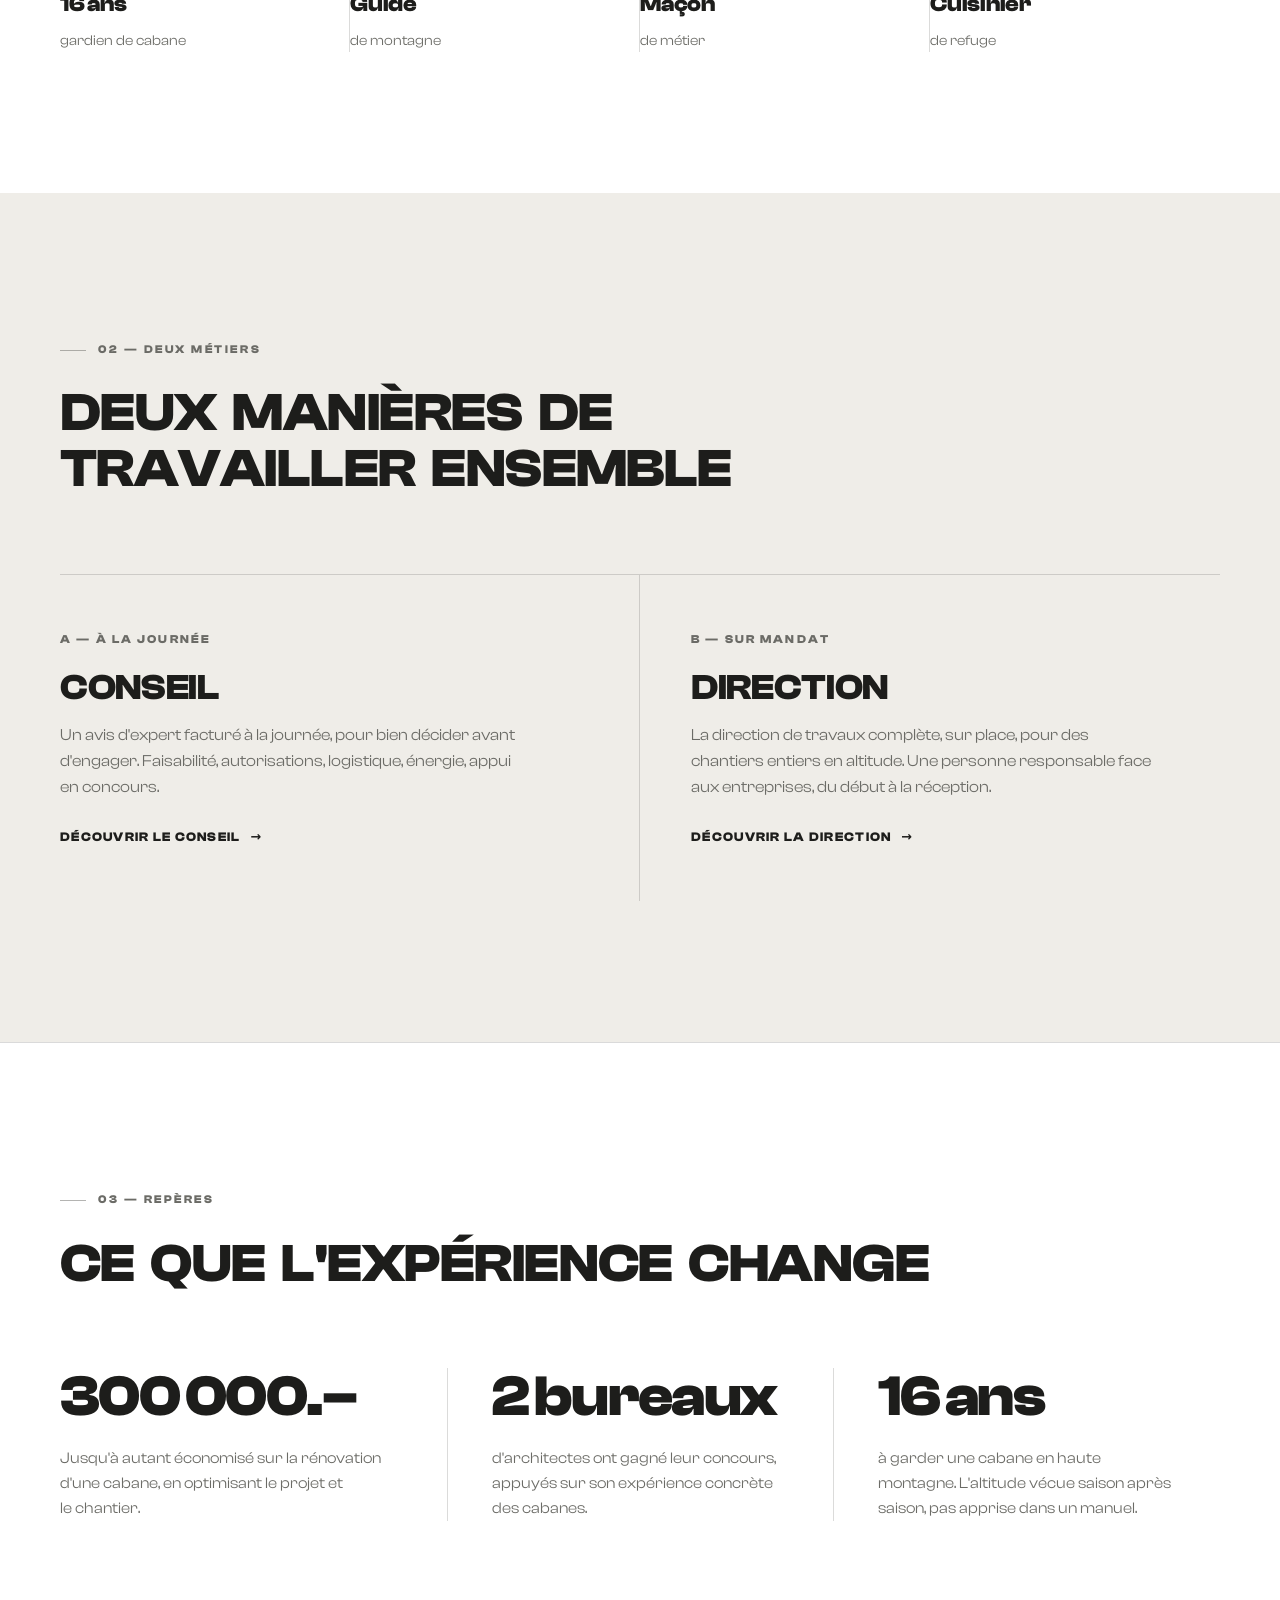
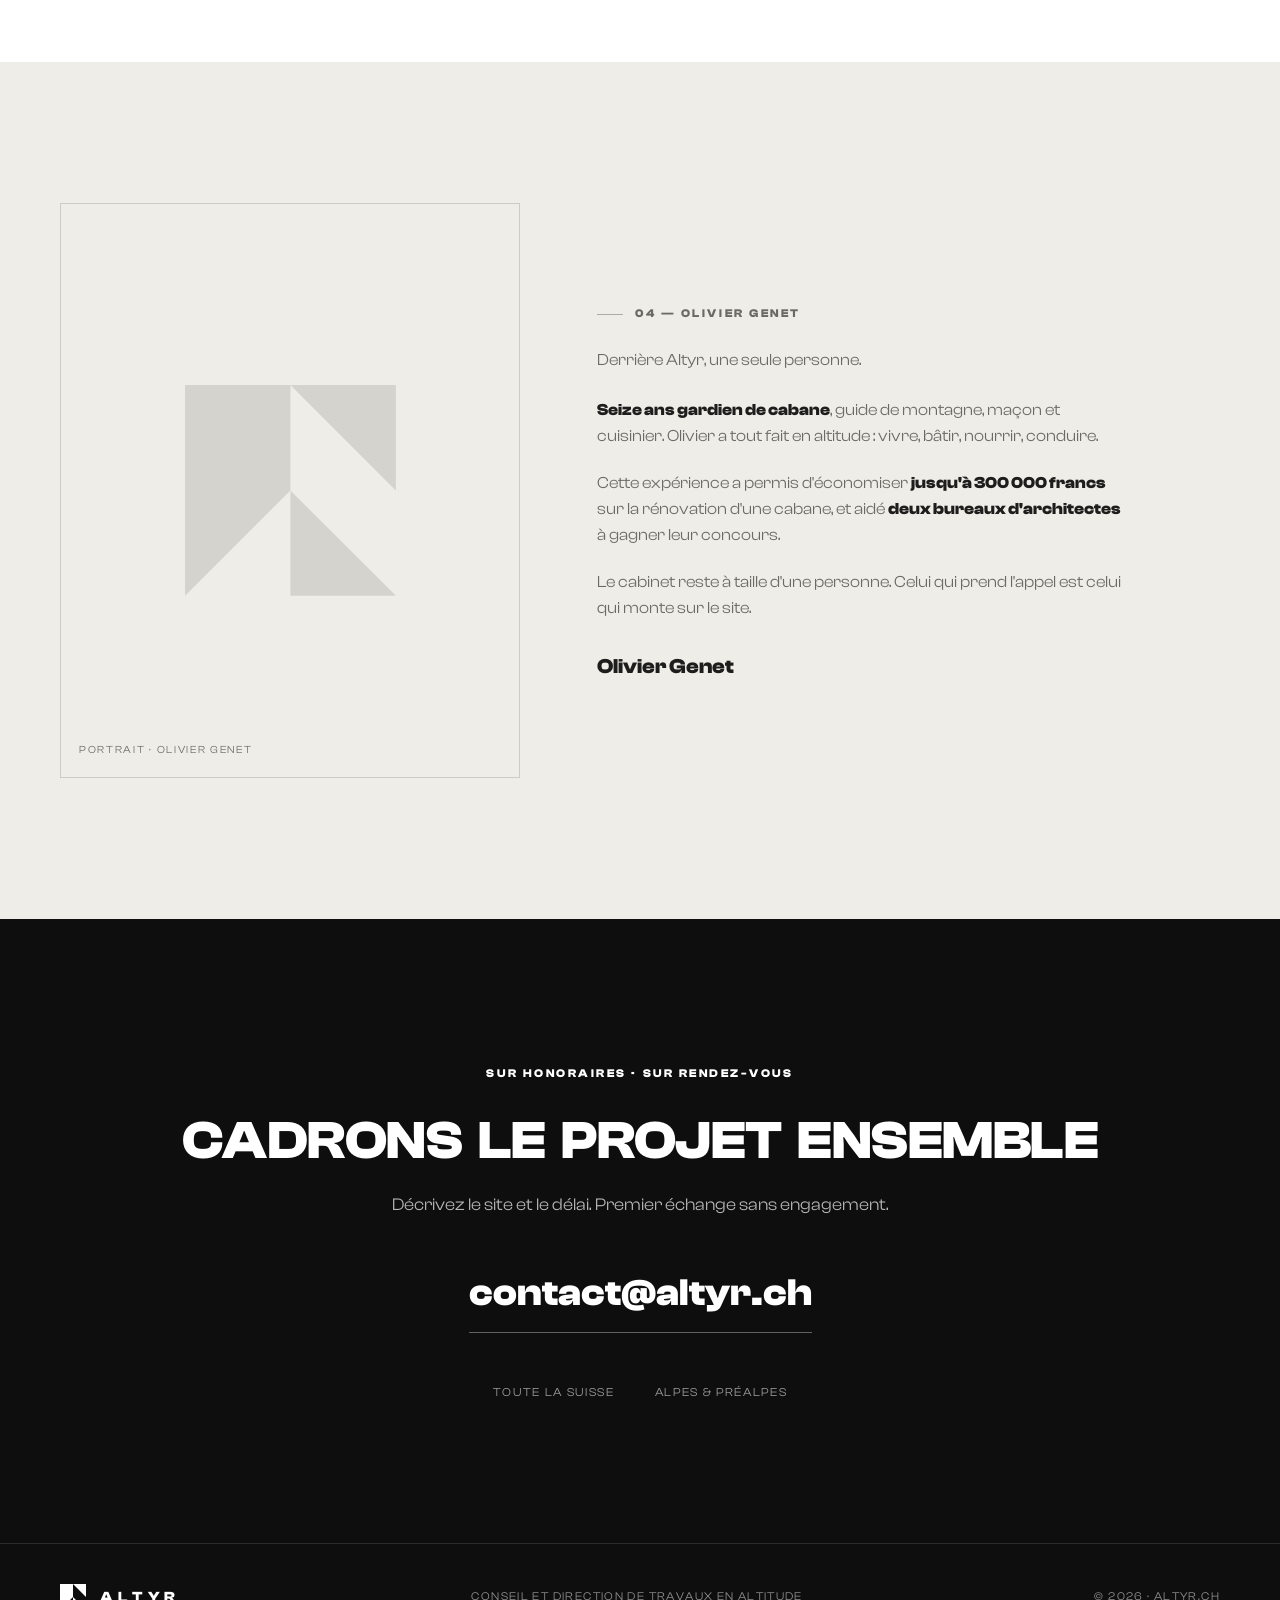
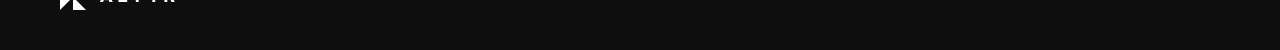
==== commit eb6d9c8f: "Hero : titre un peu plus petit + retours forcés (UN PROJET / AU-DESSUS DE LA / ...) - .display rédui" ====
--- a/index.html
+++ b/index.html
@@ -40,7 +40,7 @@
   <div class="hero-img"><img src="assets/img/cabane-altitude.jpg" alt="Cabane d'altitude au lever du jour, glacier et sommets" fetchpriority="high"></div>
   <div class="hero-inner wrap">
     <span class="kicker">Olivier Genet — Conseil et Direction de Travaux en Altitude</span>
-    <h1 class="display">Un projet au-dessus de la limite des arbres ?</h1>
+    <h1 class="display">Un projet<br>au-dessus de la<br>limite des arbres ?</h1>
     <p class="hero-sub">Conseil à la journée et direction de travaux pour les cabanes de montagne. Pour les clubs alpins et les bureaux d'architectes.</p>
     <div class="hero-actions">
       <a href="#contact" class="btn btn--light">Demander un conseil <span class="arr">→</span></a>
--- a/assets/css/styles.css
+++ b/assets/css/styles.css
@@ -45,7 +45,7 @@
 
 /* Titres */
 h1,h2,h3,h4{font-family:var(--display);font-weight:700;line-height:1.02;letter-spacing:-.01em;text-wrap:balance}
-.display{font-size:clamp(2.5rem,7vw,6rem);text-transform:uppercase;line-height:1.0;letter-spacing:-.015em;word-spacing:.22em}
+.display{font-size:clamp(2.1rem,5.4vw,5rem);text-transform:uppercase;line-height:1.04;letter-spacing:-.015em;word-spacing:.22em}
 .title{font-size:clamp(1.9rem,4.2vw,3.4rem);text-transform:uppercase;letter-spacing:-.01em;line-height:1.04;word-spacing:.15em}
 p{text-wrap:pretty}
 .lead{font-size:clamp(1.15rem,1.9vw,1.5rem);line-height:1.4;font-weight:400;max-width:30ch}
@@ -86,7 +86,7 @@
 .hero::after{content:"";position:absolute;inset:0;z-index:1;pointer-events:none;background:linear-gradient(180deg,rgba(14,14,14,.55) 0%,rgba(14,14,14,.1) 32%,rgba(14,14,14,.15) 60%,rgba(14,14,14,.82) 100%)}
 .hero-inner{position:relative;z-index:2;width:100%;color:#fff;padding-bottom:64px}
 .hero .kicker{margin-bottom:26px;color:#fff}
-.hero h1{margin-bottom:30px;max-width:18ch;color:#fff}
+.hero h1{margin-bottom:30px;max-width:none;color:#fff;text-wrap:normal}
 .hero-sub{font-size:clamp(1rem,1.5vw,1.2rem);max-width:46ch;margin-bottom:38px;color:rgba(255,255,255,.86);font-weight:400}
 .hero-actions{display:flex;align-items:center;gap:18px;flex-wrap:wrap}
 .hero-coord{position:absolute;z-index:2;top:46%;right:var(--pad);text-align:right;font-size:.72rem;letter-spacing:.16em;text-transform:uppercase;color:rgba(255,255,255,.75);line-height:2}
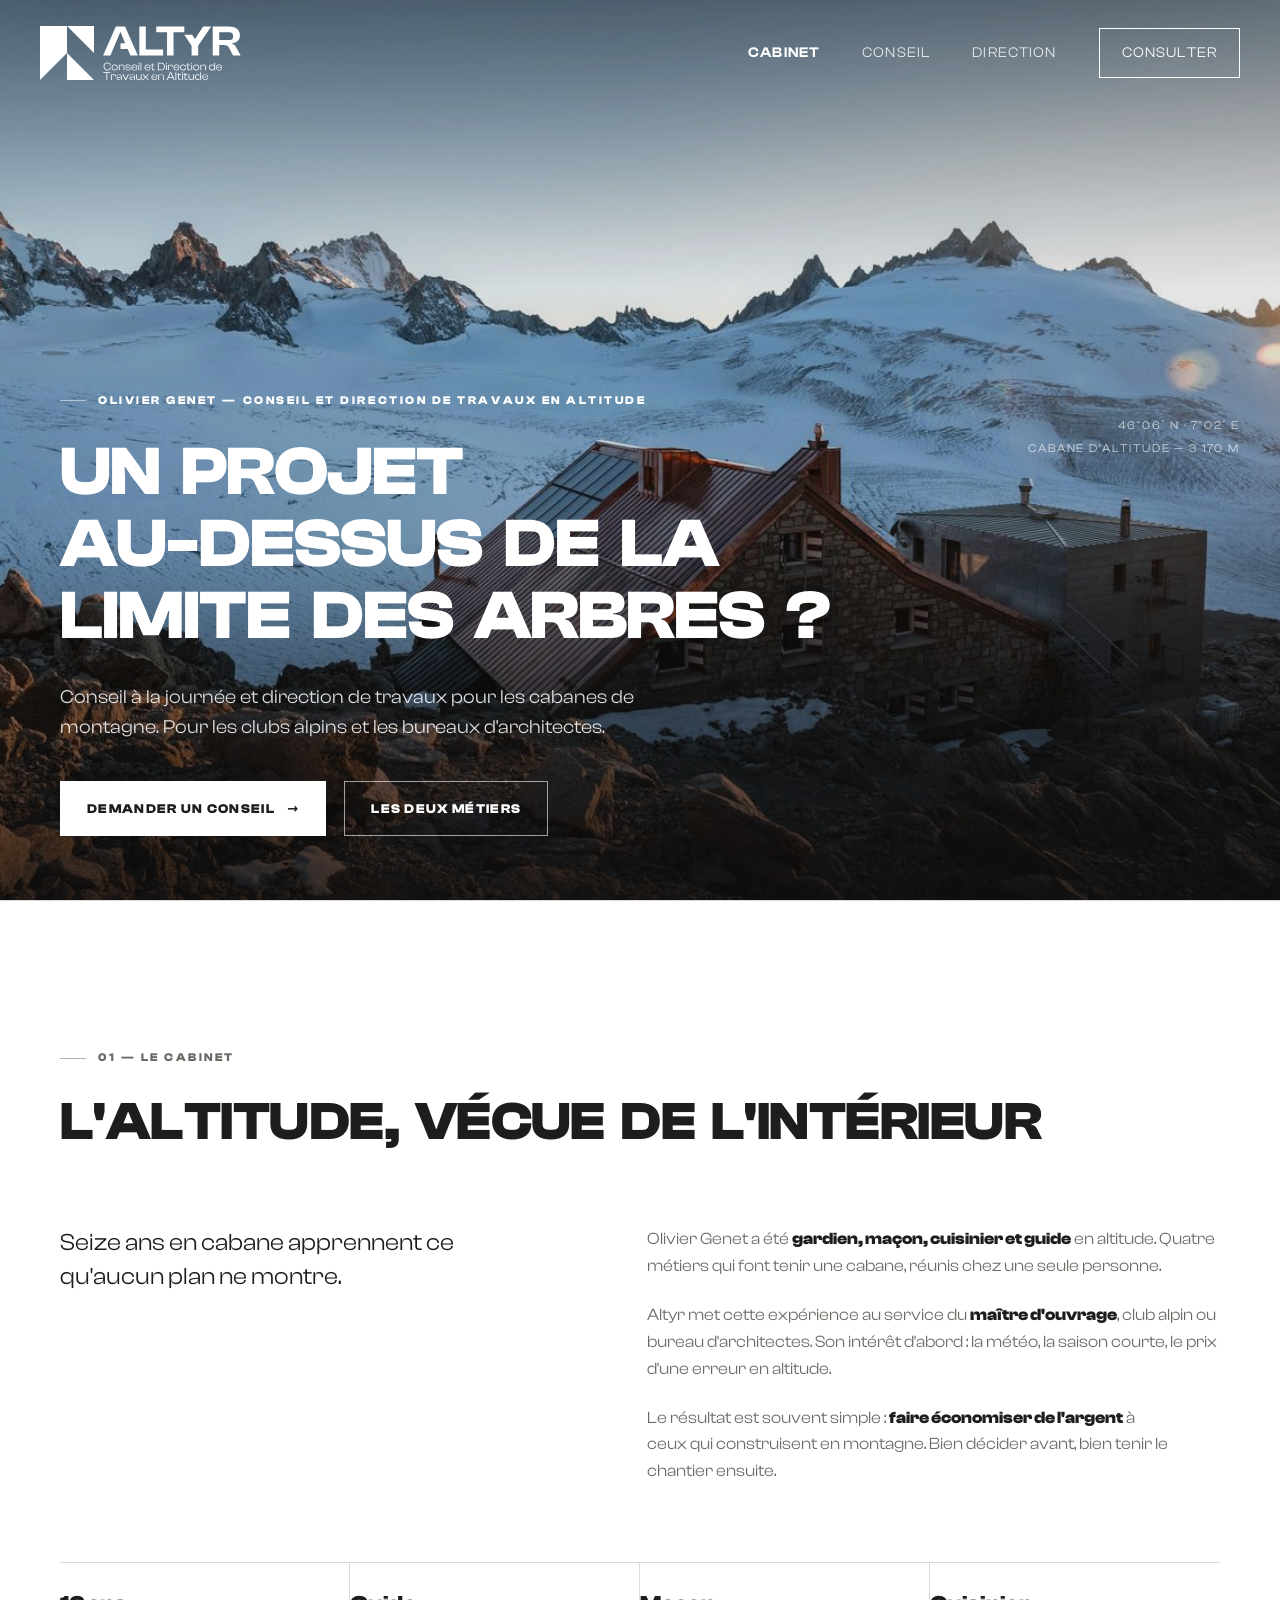
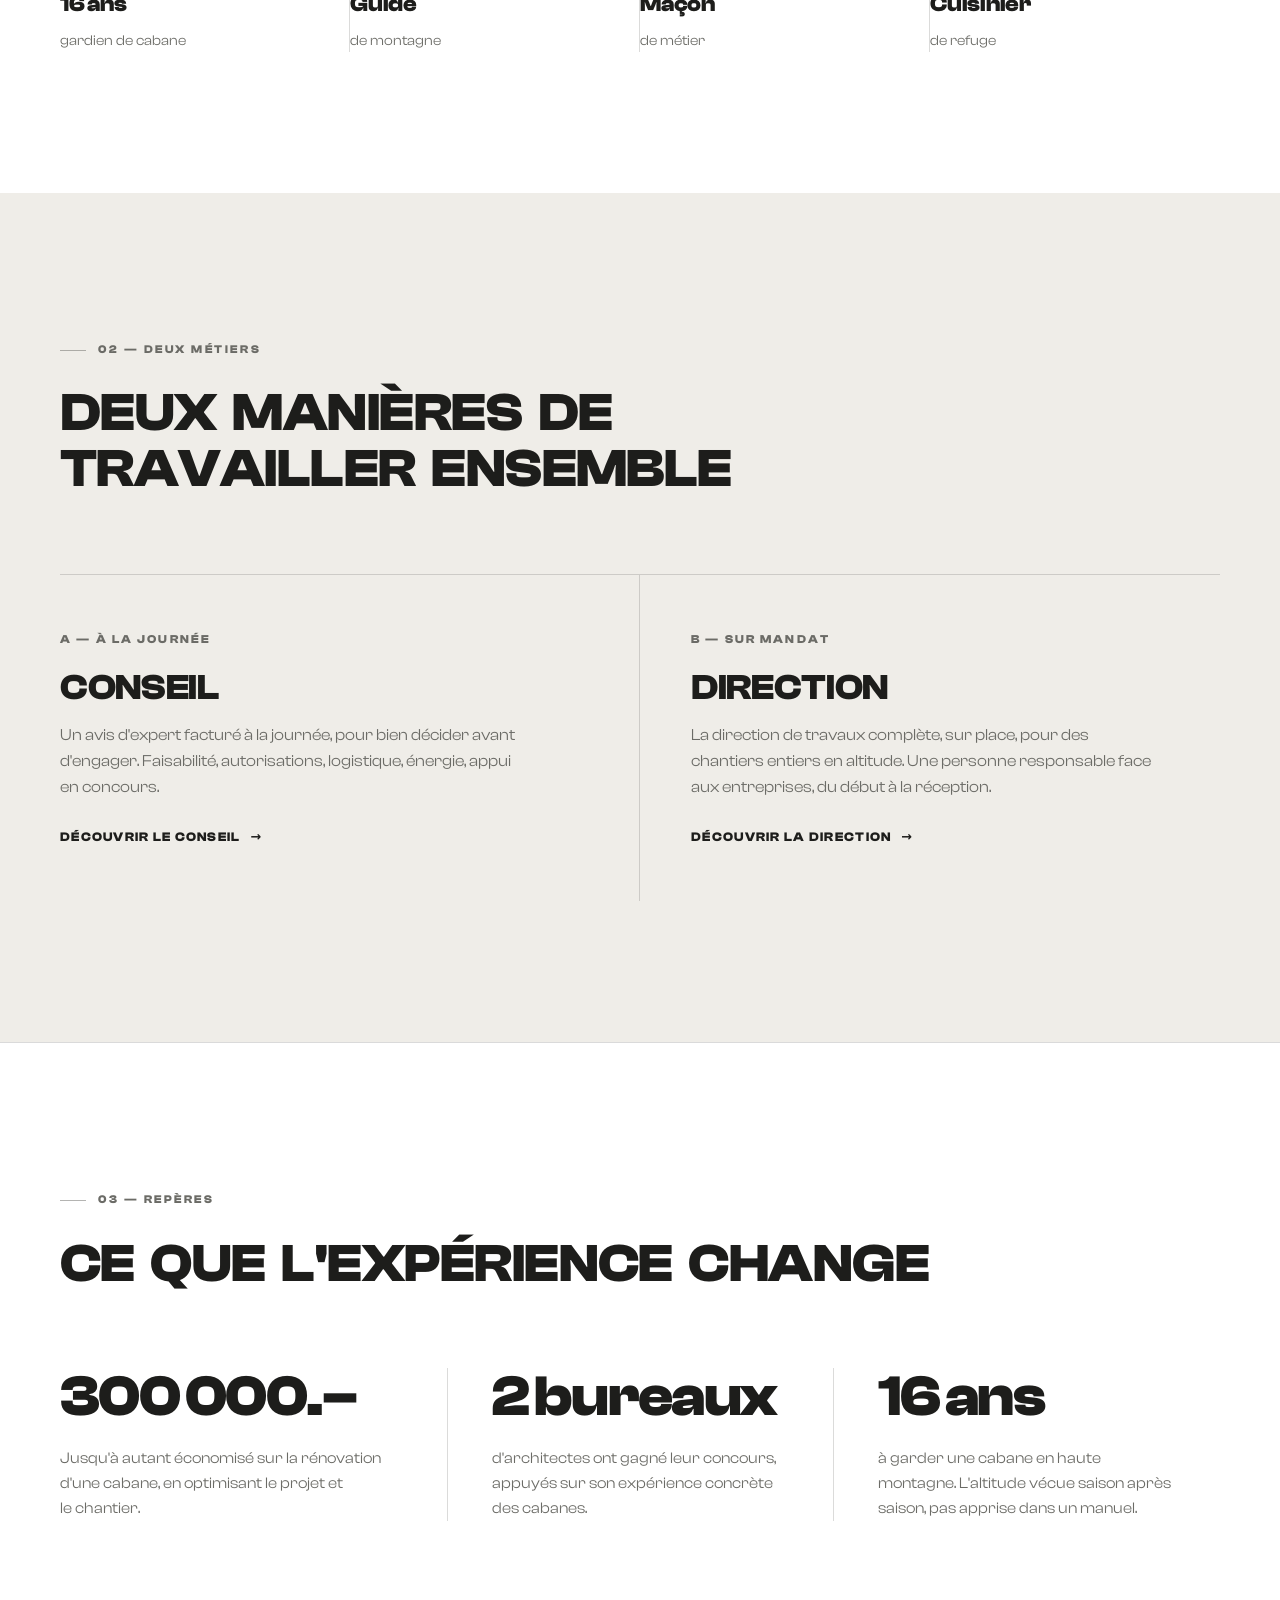
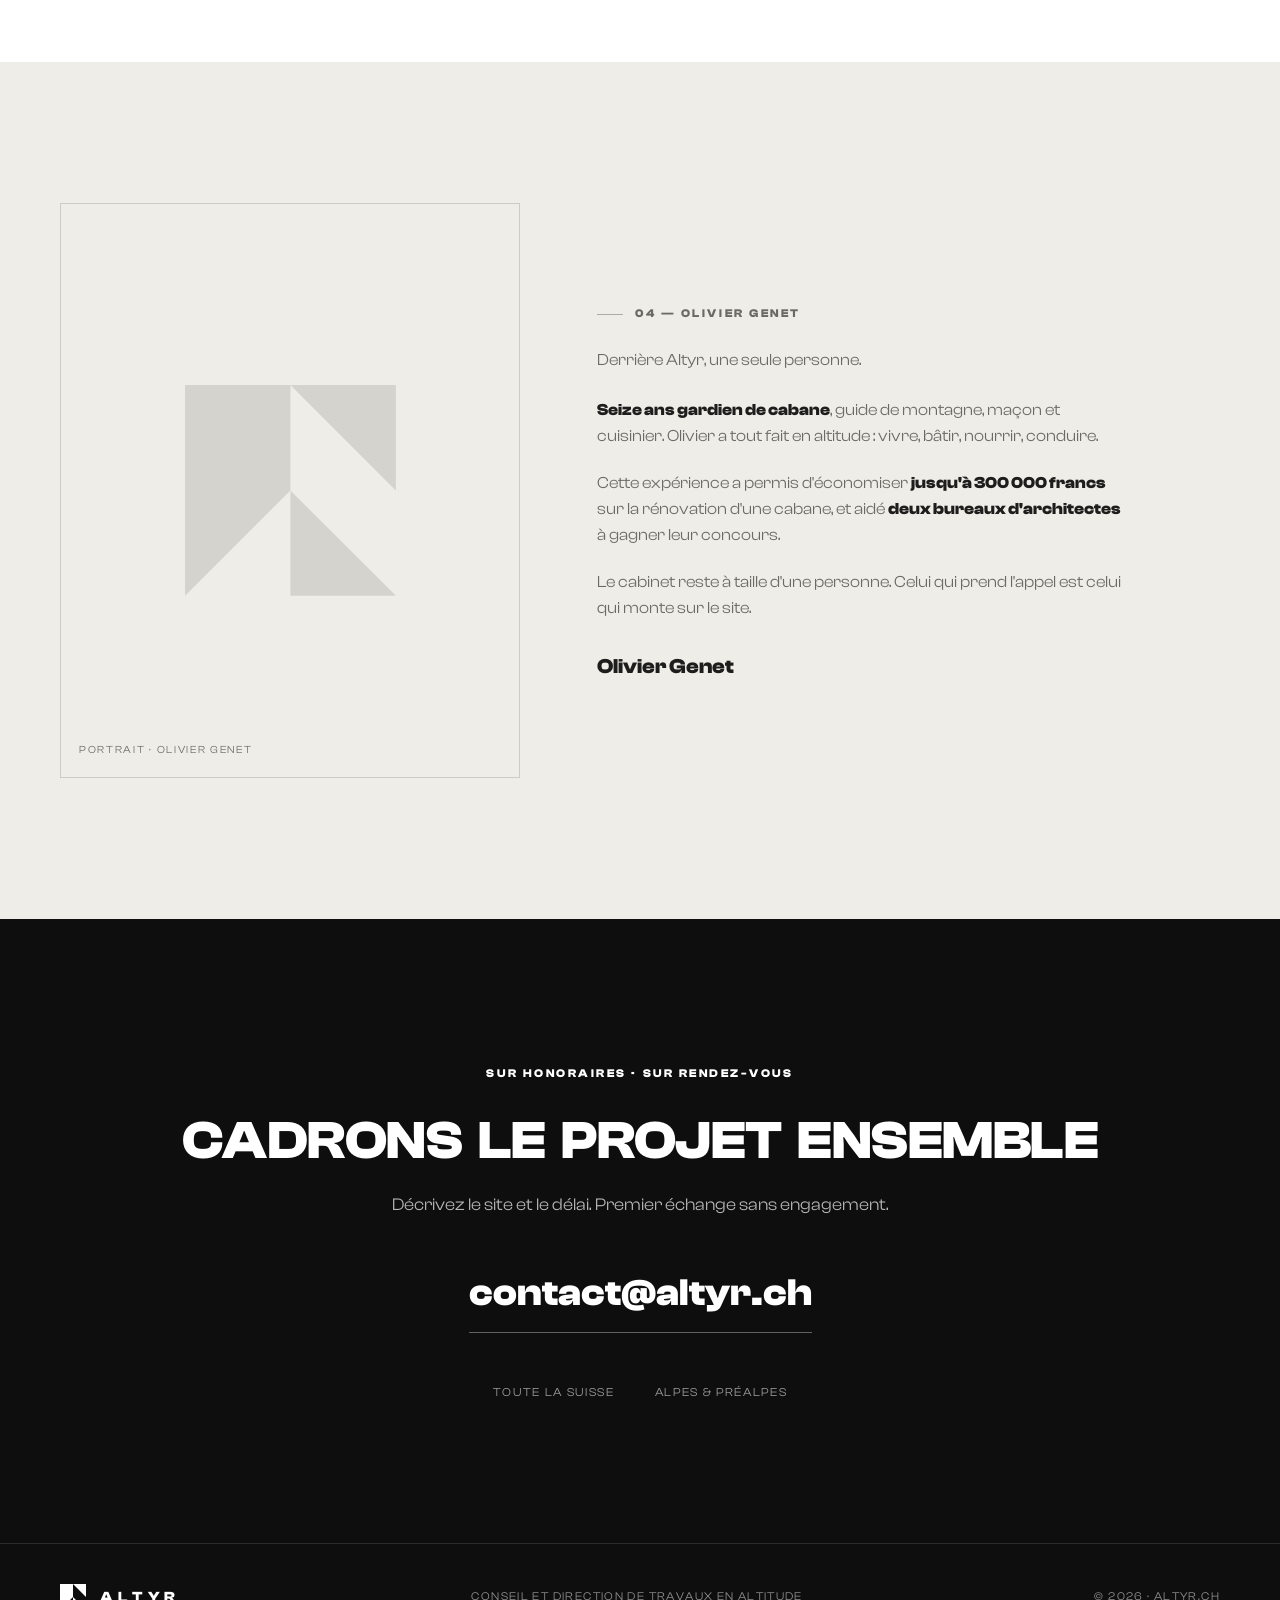
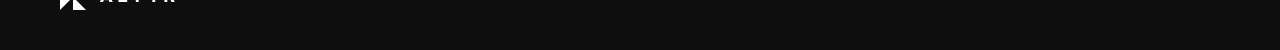
==== commit b4c25f73: "Cache-busting CSS/JS (?v=9) + word-spacing hero à .18em Le navigateur servait l'ancien styles.css en" ====
--- a/index.html
+++ b/index.html
@@ -12,8 +12,8 @@
 <meta property="og:url" content="https://altyr.ch">
 <meta property="og:image" content="https://altyr.ch/og-image.png">
 <meta property="og:locale" content="fr_CH">
-<link rel="stylesheet" href="assets/css/styles.css">
-<script defer src="assets/js/main.js"></script>
+<link rel="stylesheet" href="assets/css/styles.css?v=9">
+<script defer src="assets/js/main.js?v=9"></script>
 </head>
 <body>
 
--- a/assets/css/styles.css
+++ b/assets/css/styles.css
@@ -45,7 +45,7 @@
 
 /* Titres */
 h1,h2,h3,h4{font-family:var(--display);font-weight:700;line-height:1.02;letter-spacing:-.01em;text-wrap:balance}
-.display{font-size:clamp(2.1rem,5.4vw,5rem);text-transform:uppercase;line-height:1.04;letter-spacing:-.015em;word-spacing:.22em}
+.display{font-size:clamp(2.1rem,5.4vw,5rem);text-transform:uppercase;line-height:1.04;letter-spacing:-.015em;word-spacing:.18em}
 .title{font-size:clamp(1.9rem,4.2vw,3.4rem);text-transform:uppercase;letter-spacing:-.01em;line-height:1.04;word-spacing:.15em}
 p{text-wrap:pretty}
 .lead{font-size:clamp(1.15rem,1.9vw,1.5rem);line-height:1.4;font-weight:400;max-width:30ch}
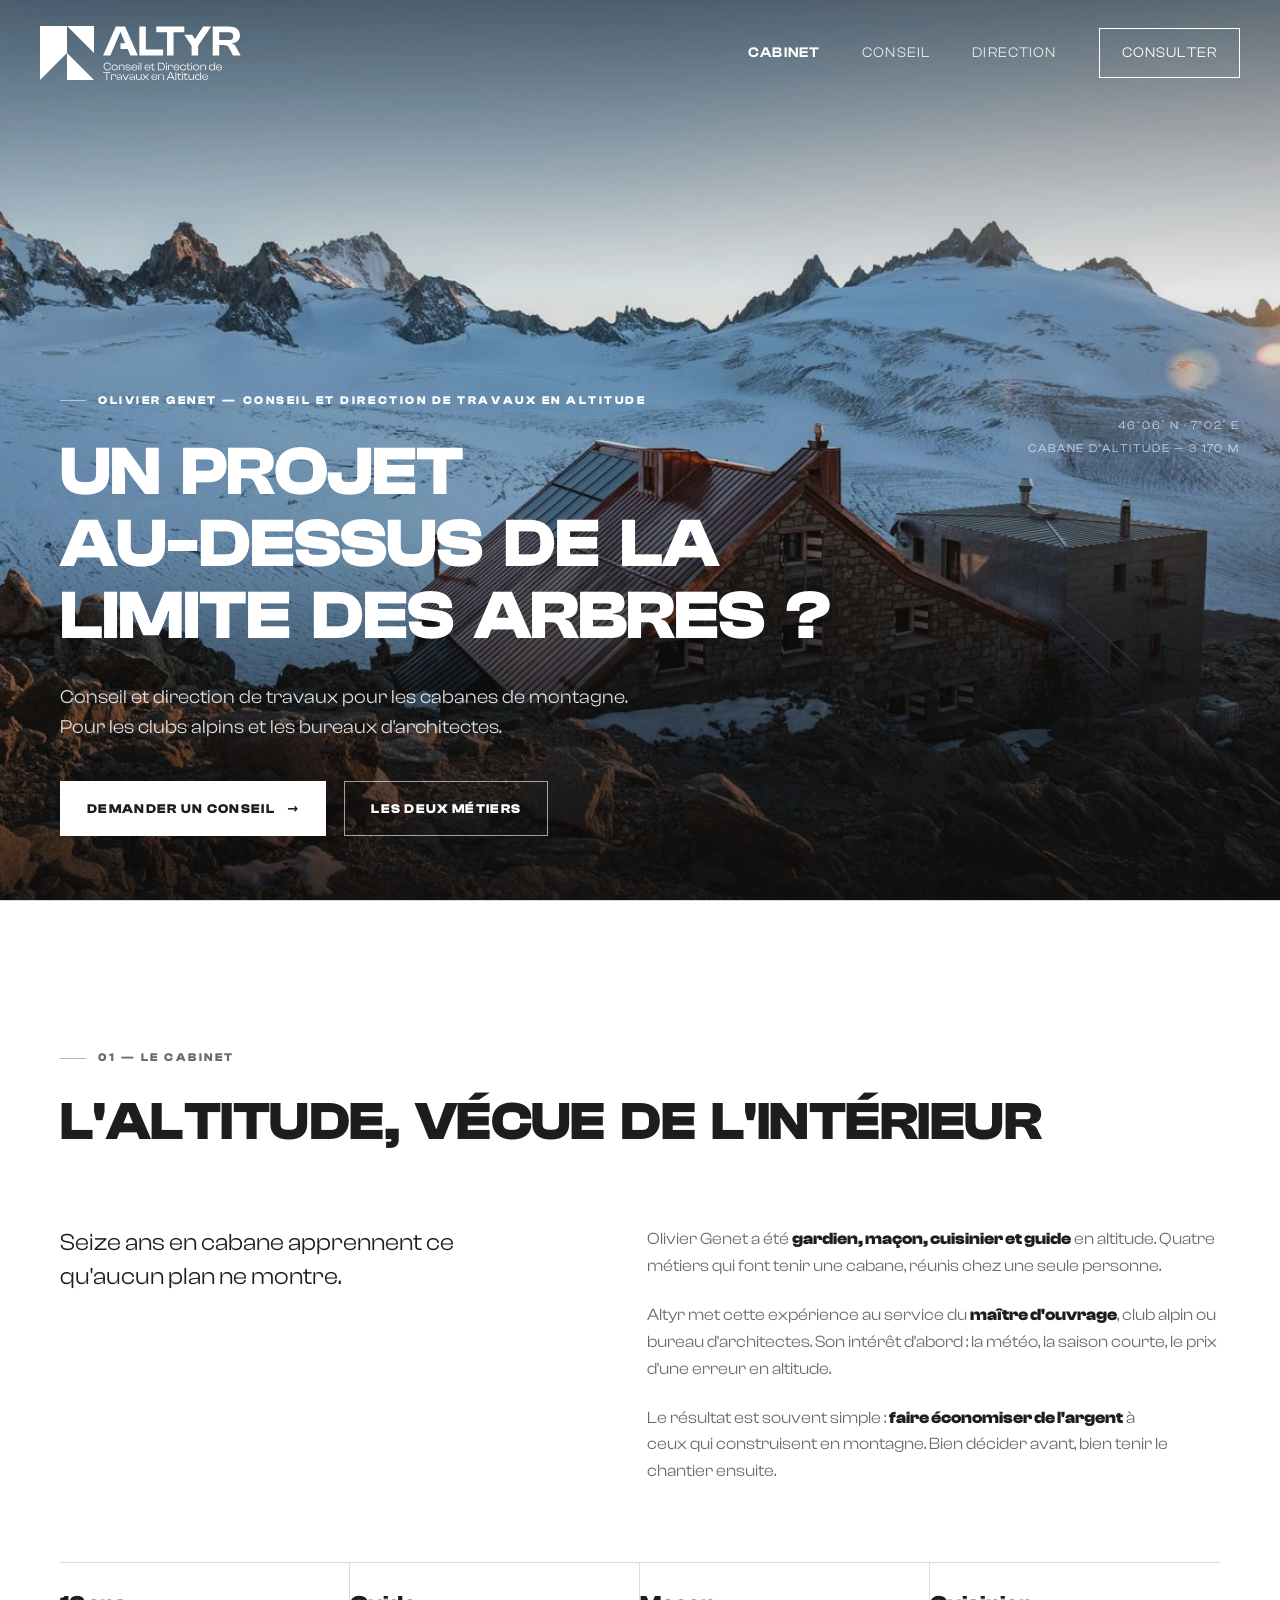
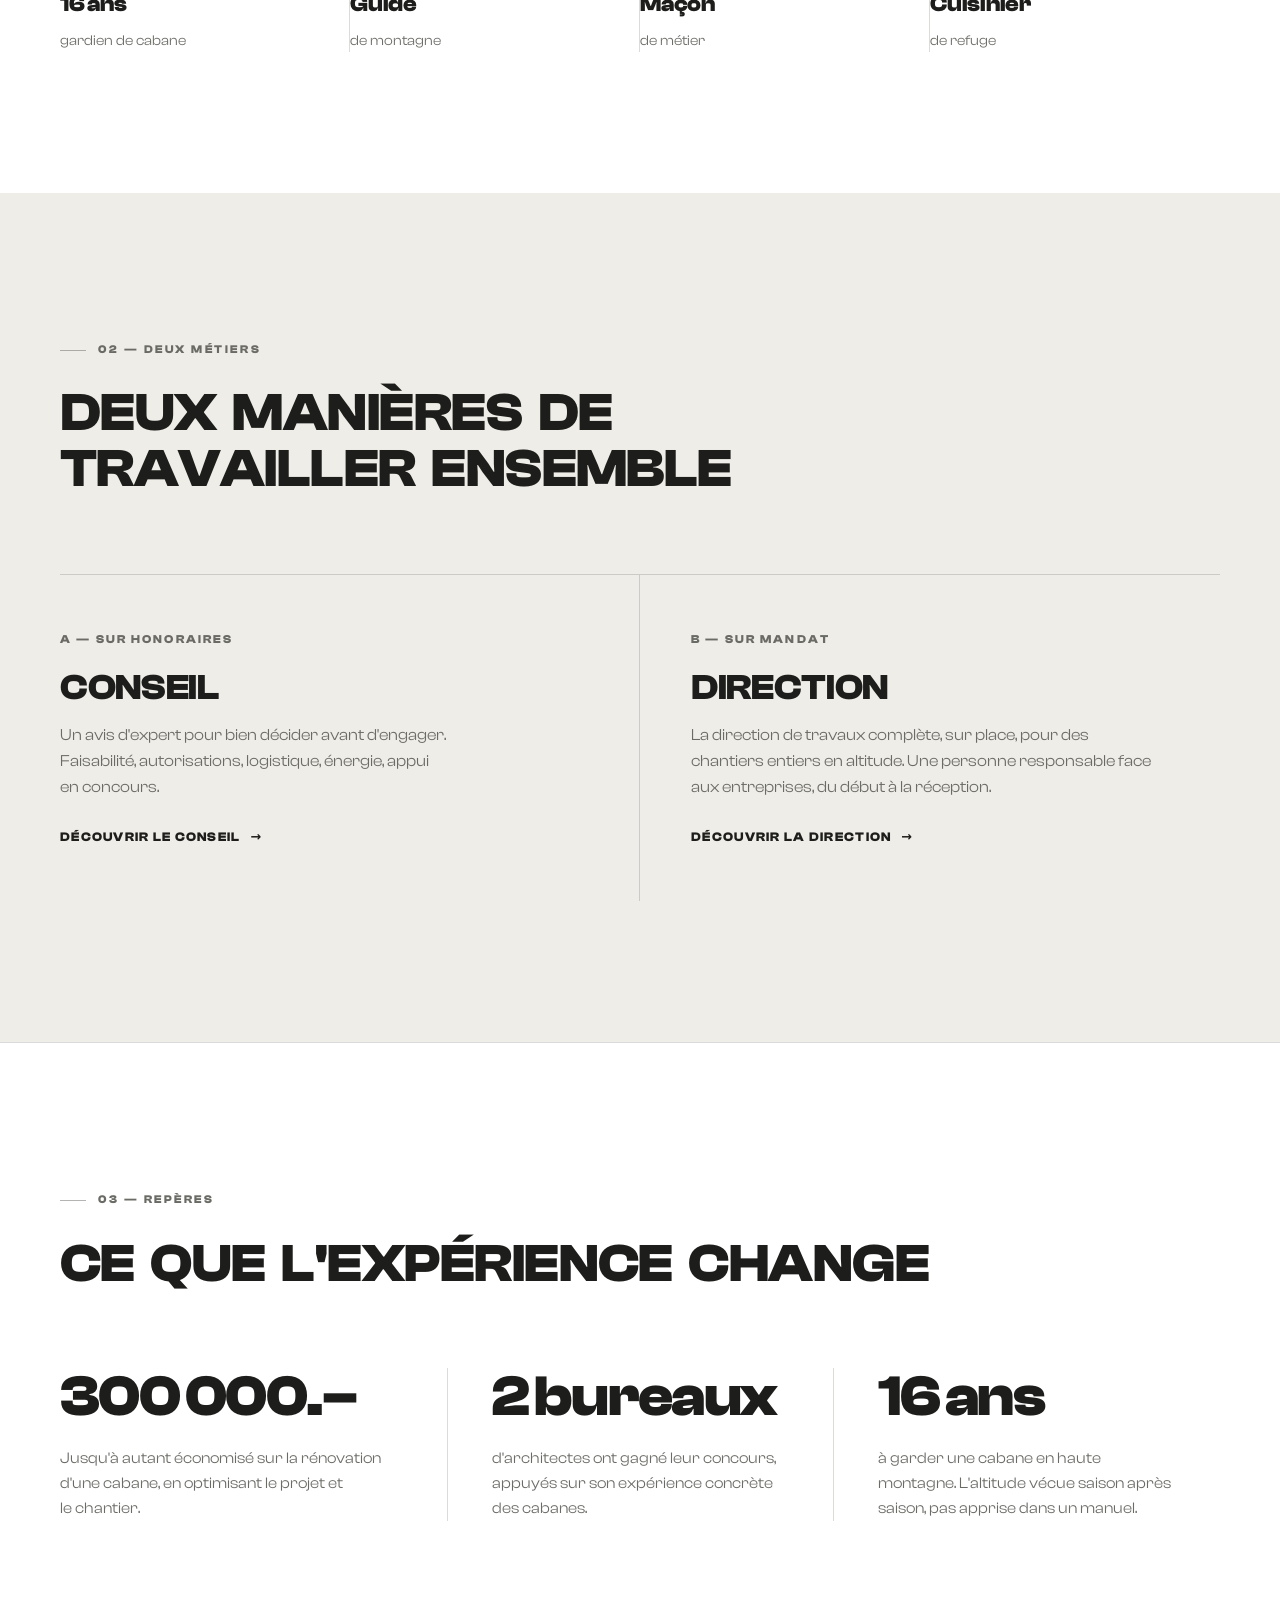
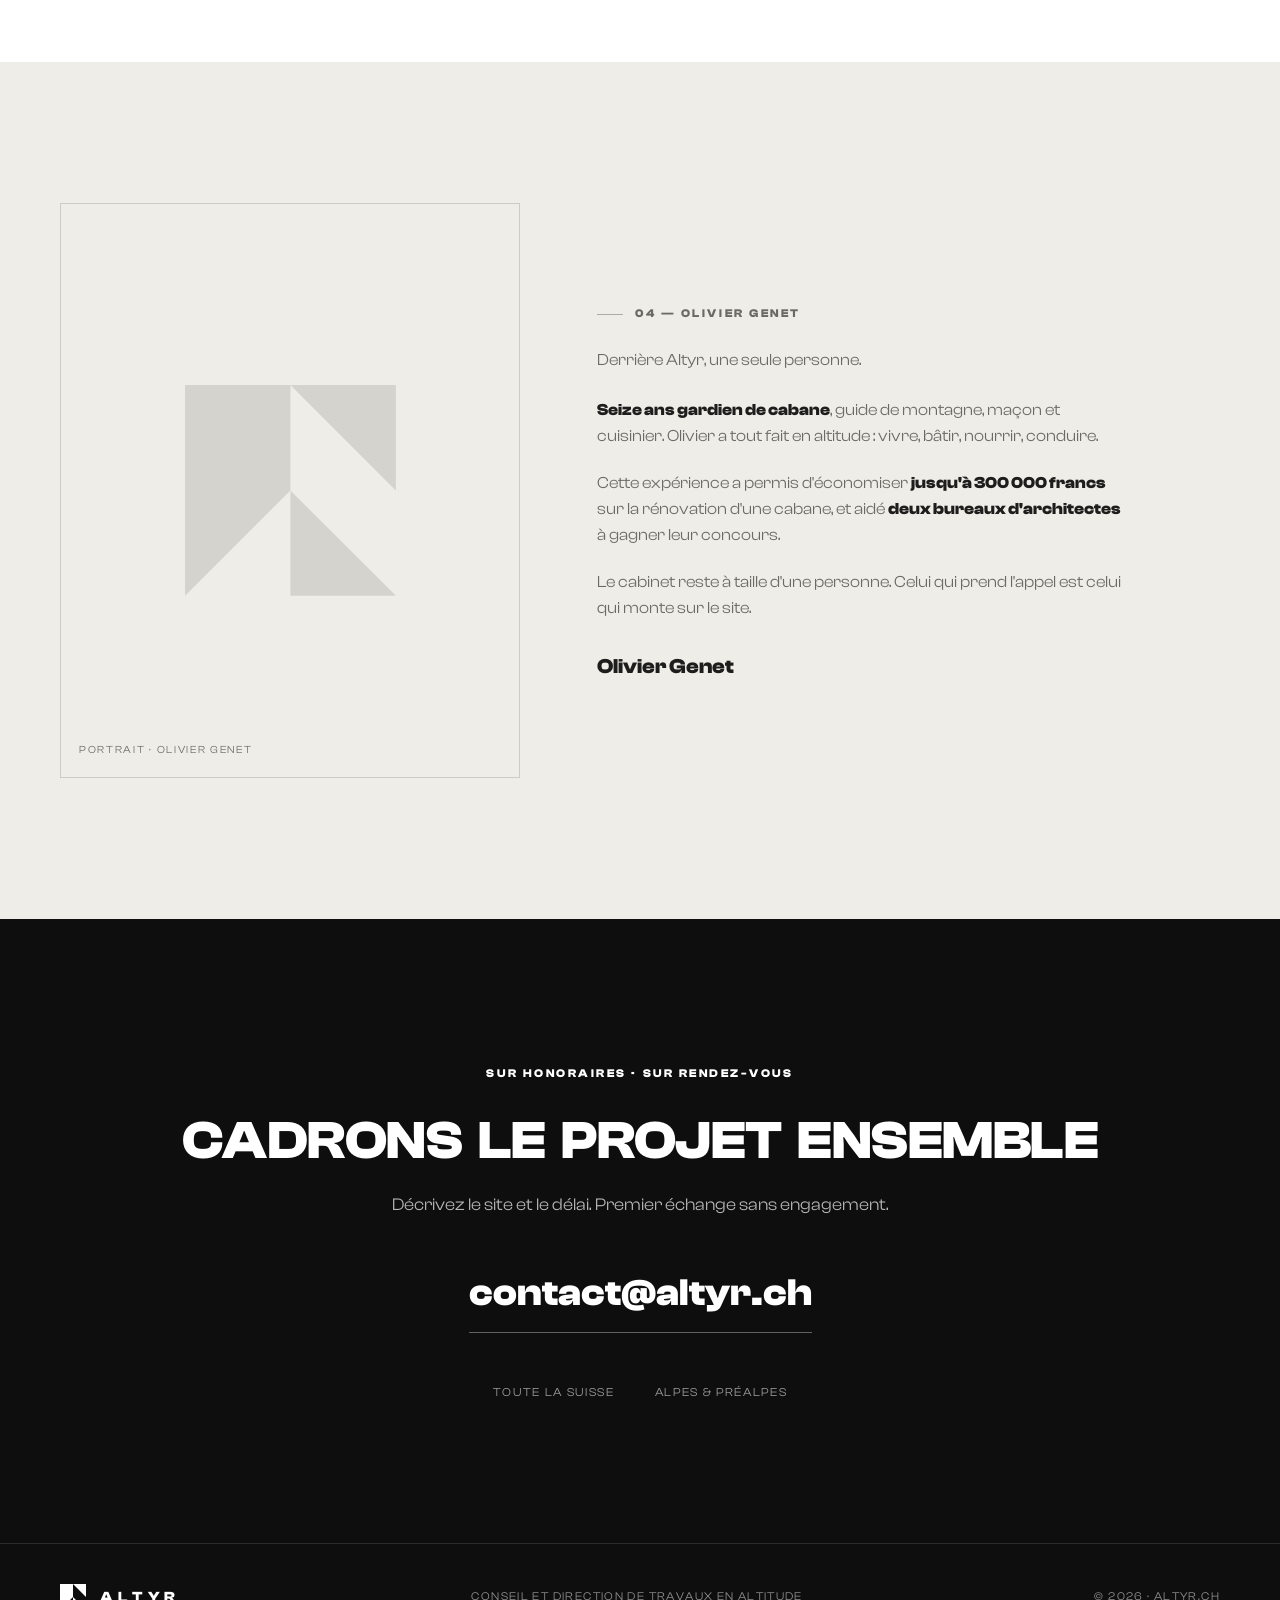
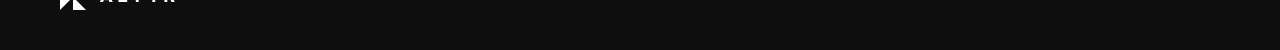
==== commit a798337b: "Retrait de 'à la journée' partout (juste Conseil) - Hero + meta : 'Conseil et direction de travaux.." ====
--- a/index.html
+++ b/index.html
@@ -4,7 +4,7 @@
 <meta charset="UTF-8">
 <meta name="viewport" content="width=device-width, initial-scale=1.0">
 <title>Altyr — Olivier Genet · Conseil et Direction de Travaux en Altitude</title>
-<meta name="description" content="Conseil à la journée et direction de travaux pour les cabanes de montagne. Pour les clubs alpins et les bureaux d'architectes.">
+<meta name="description" content="Conseil et direction de travaux pour les cabanes de montagne. Pour les clubs alpins et les bureaux d'architectes.">
 <link rel="icon" type="image/svg+xml" href="data:image/svg+xml,%3Csvg xmlns='http://www.w3.org/2000/svg' viewBox='0 0 97.15 97.15'%3E%3Crect width='97.15' height='97.15' fill='%231d1d1b'/%3E%3Cg fill='%23efede8'%3E%3Cpolygon points='48.57 0 48.57 48.57 0 97.14 0 0 48.57 0'/%3E%3Cpolygon points='48.57 97.15 48.57 48.57 97.15 97.15 48.57 97.15'/%3E%3Cpolygon points='97.15 48.57 48.57 0 97.15 0 97.15 48.57'/%3E%3C/g%3E%3C/svg%3E">
 <meta property="og:type" content="website">
 <meta property="og:title" content="Altyr — Conseil et Direction de Travaux en Altitude">
@@ -12,8 +12,8 @@
 <meta property="og:url" content="https://altyr.ch">
 <meta property="og:image" content="https://altyr.ch/og-image.png">
 <meta property="og:locale" content="fr_CH">
-<link rel="stylesheet" href="assets/css/styles.css?v=9">
-<script defer src="assets/js/main.js?v=9"></script>
+<link rel="stylesheet" href="assets/css/styles.css?v=10">
+<script defer src="assets/js/main.js?v=10"></script>
 </head>
 <body>
 
@@ -41,7 +41,7 @@
   <div class="hero-inner wrap">
     <span class="kicker">Olivier Genet — Conseil et Direction de Travaux en Altitude</span>
     <h1 class="display">Un projet<br>au-dessus de la<br>limite des arbres ?</h1>
-    <p class="hero-sub">Conseil à la journée et direction de travaux pour les cabanes de montagne. Pour les clubs alpins et les bureaux d'architectes.</p>
+    <p class="hero-sub">Conseil et direction de travaux pour les cabanes de montagne. Pour les clubs alpins et les bureaux d'architectes.</p>
     <div class="hero-actions">
       <a href="#contact" class="btn btn--light">Demander un conseil <span class="arr">→</span></a>
       <a href="#offres" class="btn btn--ghost" style="border-color:rgba(255,255,255,.6);color:#fff">Les deux métiers</a>
@@ -86,9 +86,9 @@
     </div>
     <div class="offers">
       <a class="offer reveal" href="conseil/">
-        <span class="onum">A — à la journée</span>
+        <span class="onum">A — sur honoraires</span>
         <h3>Conseil</h3>
-        <p>Un avis d'expert facturé à la journée, pour bien décider avant d'engager. Faisabilité, autorisations, logistique, énergie, appui en concours.</p>
+        <p>Un avis d'expert pour bien décider avant d'engager. Faisabilité, autorisations, logistique, énergie, appui en concours.</p>
         <span class="more">Découvrir le conseil <span class="arr">→</span></span>
       </a>
       <a class="offer reveal" href="direction/">
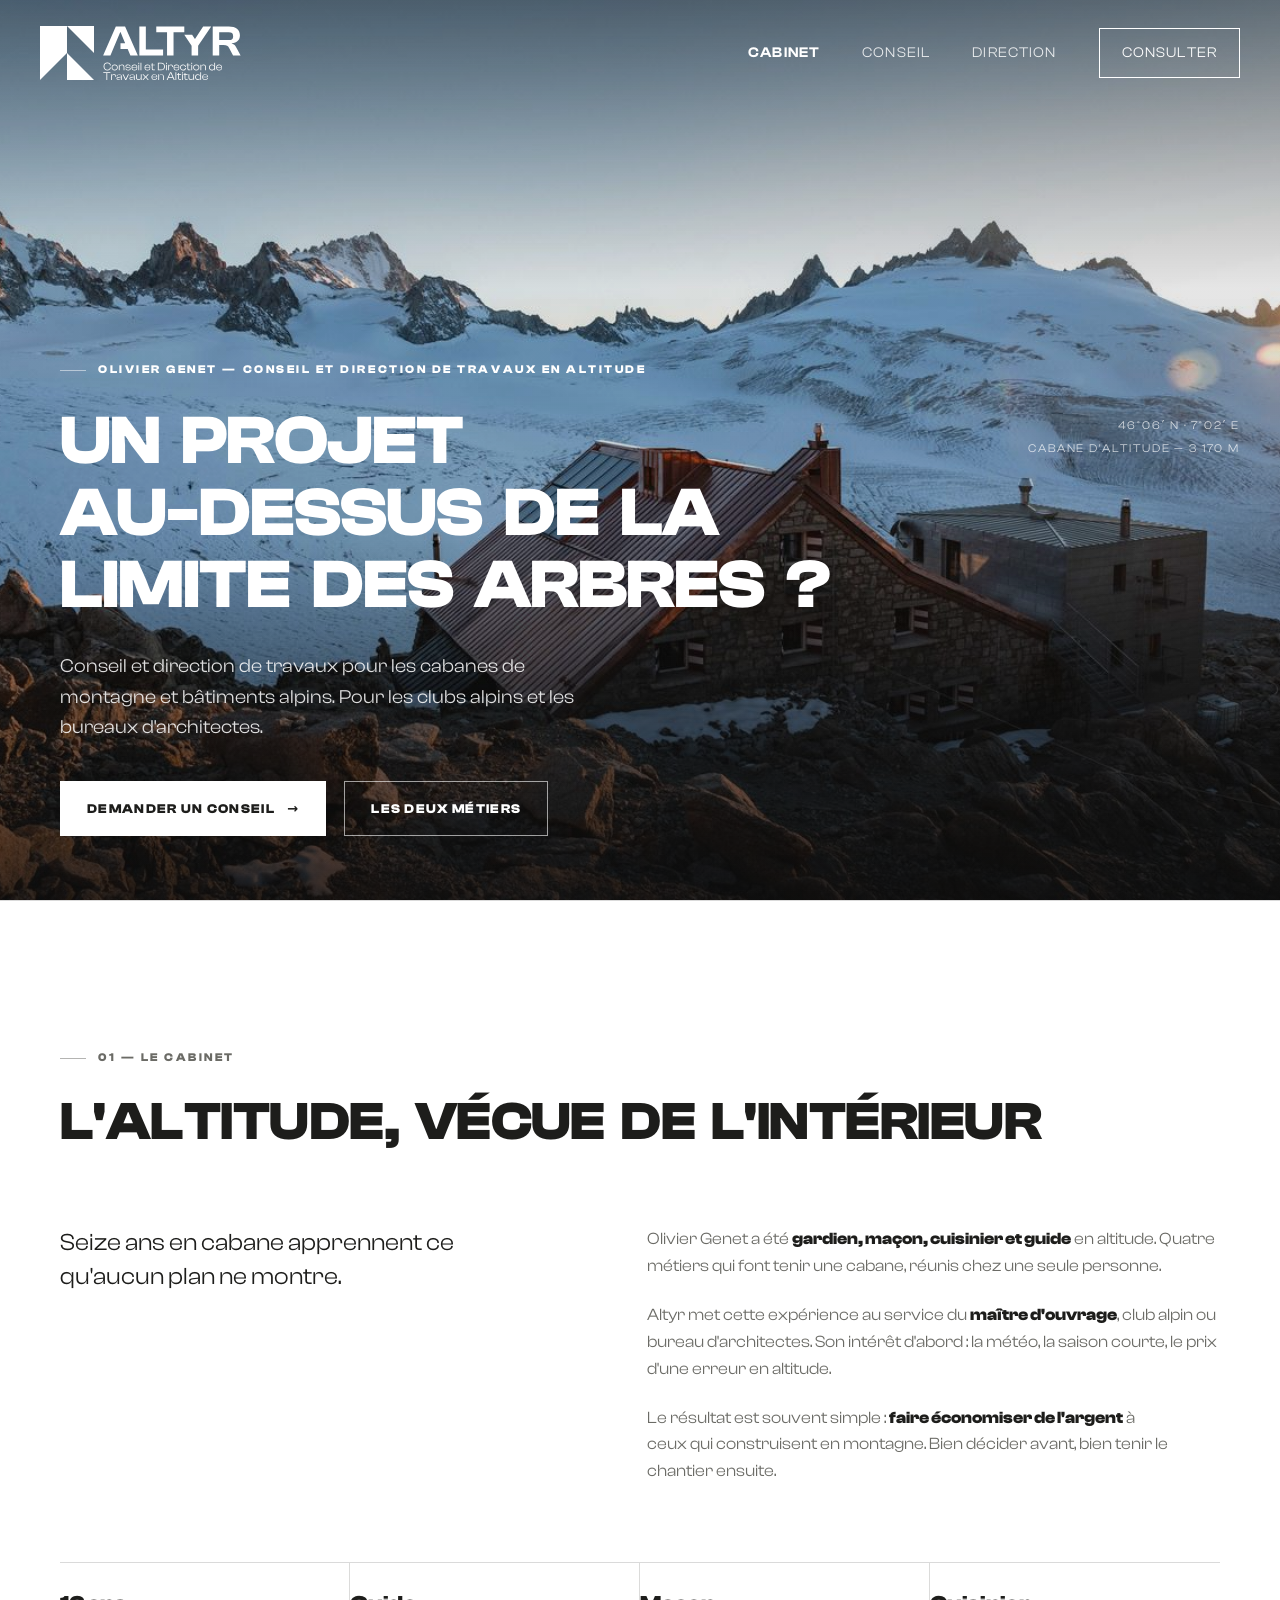
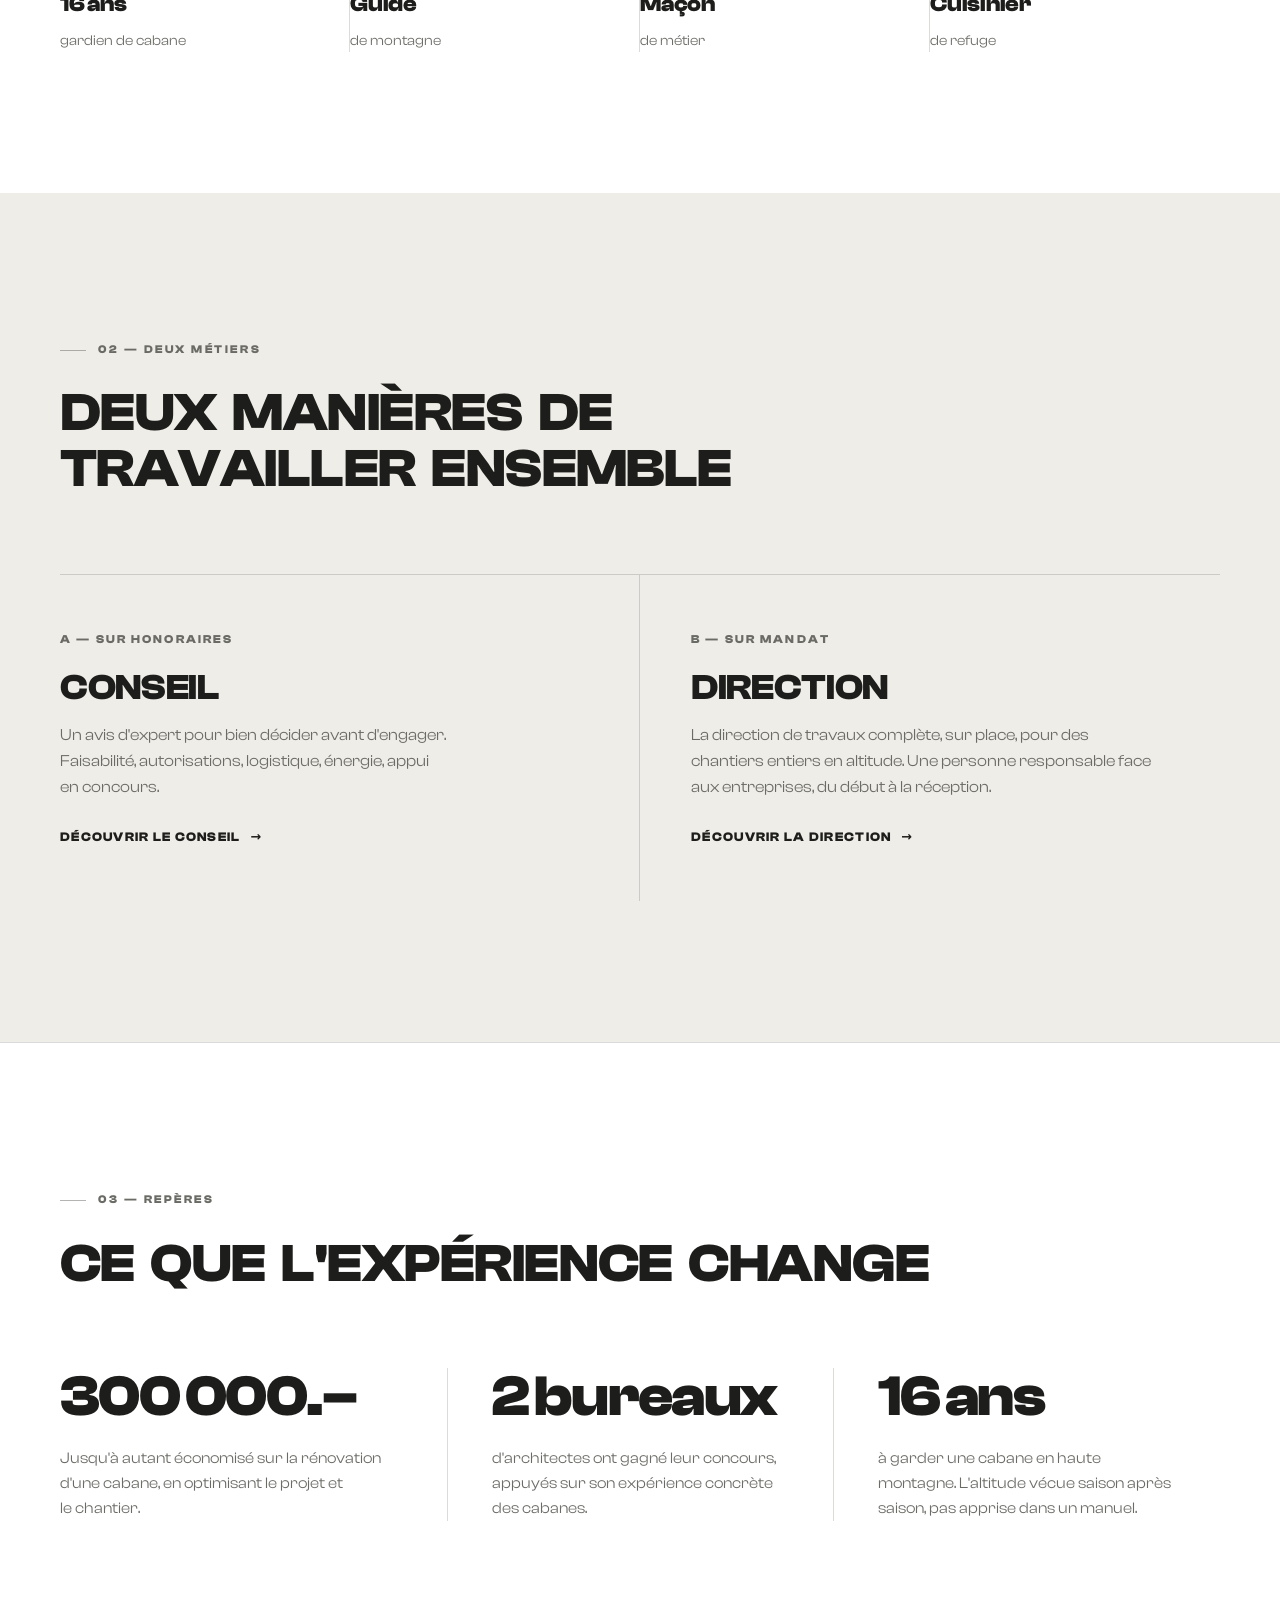
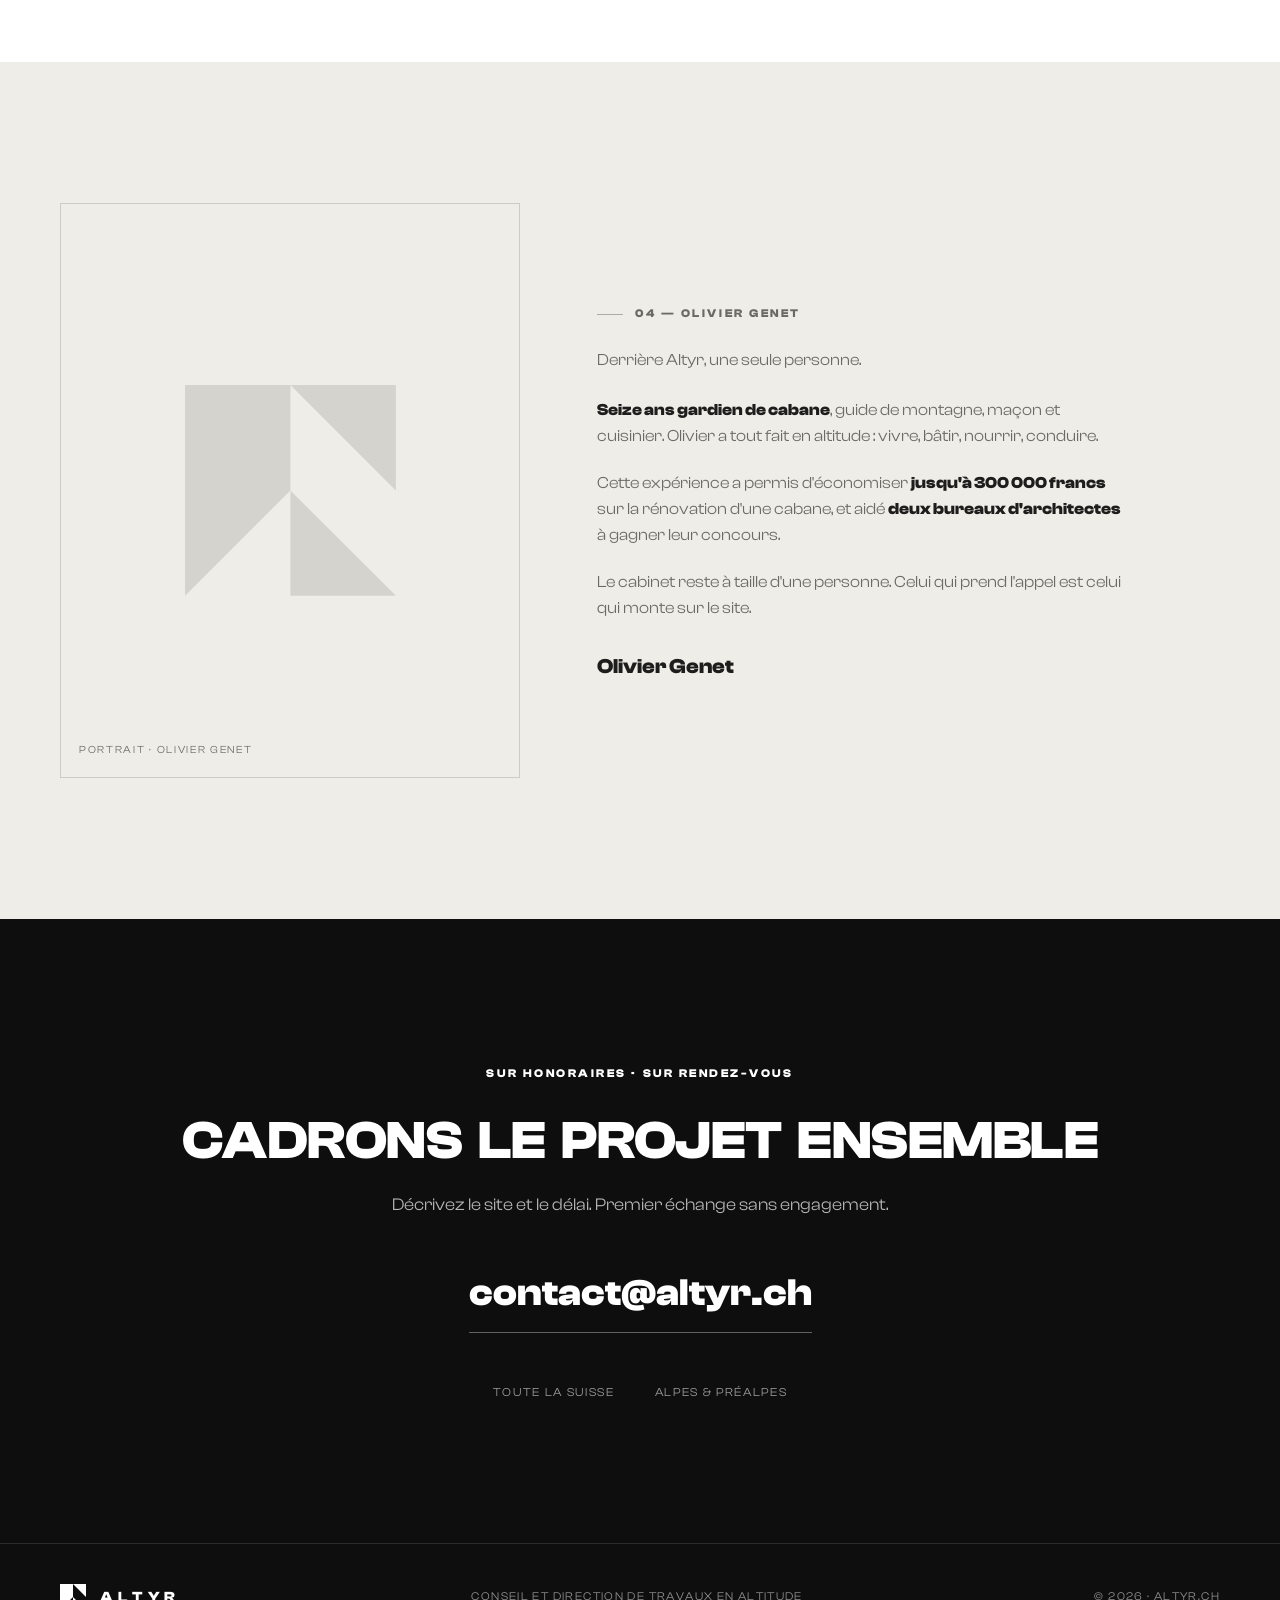
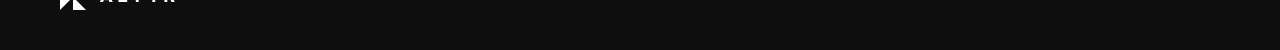
==== commit 12d87a49: "Accroche + sécurité des équipes (angle guide) - Hero/méta : 'cabanes de montagne et bâtiments alpins" ====
--- a/index.html
+++ b/index.html
@@ -4,7 +4,7 @@
 <meta charset="UTF-8">
 <meta name="viewport" content="width=device-width, initial-scale=1.0">
 <title>Altyr — Olivier Genet · Conseil et Direction de Travaux en Altitude</title>
-<meta name="description" content="Conseil et direction de travaux pour les cabanes de montagne. Pour les clubs alpins et les bureaux d'architectes.">
+<meta name="description" content="Conseil et direction de travaux pour les cabanes de montagne et bâtiments alpins. Pour les clubs alpins et les bureaux d'architectes.">
 <link rel="icon" type="image/svg+xml" href="data:image/svg+xml,%3Csvg xmlns='http://www.w3.org/2000/svg' viewBox='0 0 97.15 97.15'%3E%3Crect width='97.15' height='97.15' fill='%231d1d1b'/%3E%3Cg fill='%23efede8'%3E%3Cpolygon points='48.57 0 48.57 48.57 0 97.14 0 0 48.57 0'/%3E%3Cpolygon points='48.57 97.15 48.57 48.57 97.15 97.15 48.57 97.15'/%3E%3Cpolygon points='97.15 48.57 48.57 0 97.15 0 97.15 48.57'/%3E%3C/g%3E%3C/svg%3E">
 <meta property="og:type" content="website">
 <meta property="og:title" content="Altyr — Conseil et Direction de Travaux en Altitude">
@@ -41,7 +41,7 @@
   <div class="hero-inner wrap">
     <span class="kicker">Olivier Genet — Conseil et Direction de Travaux en Altitude</span>
     <h1 class="display">Un projet<br>au-dessus de la<br>limite des arbres ?</h1>
-    <p class="hero-sub">Conseil et direction de travaux pour les cabanes de montagne. Pour les clubs alpins et les bureaux d'architectes.</p>
+    <p class="hero-sub">Conseil et direction de travaux pour les cabanes de montagne et bâtiments alpins. Pour les clubs alpins et les bureaux d'architectes.</p>
     <div class="hero-actions">
       <a href="#contact" class="btn btn--light">Demander un conseil <span class="arr">→</span></a>
       <a href="#offres" class="btn btn--ghost" style="border-color:rgba(255,255,255,.6);color:#fff">Les deux métiers</a>
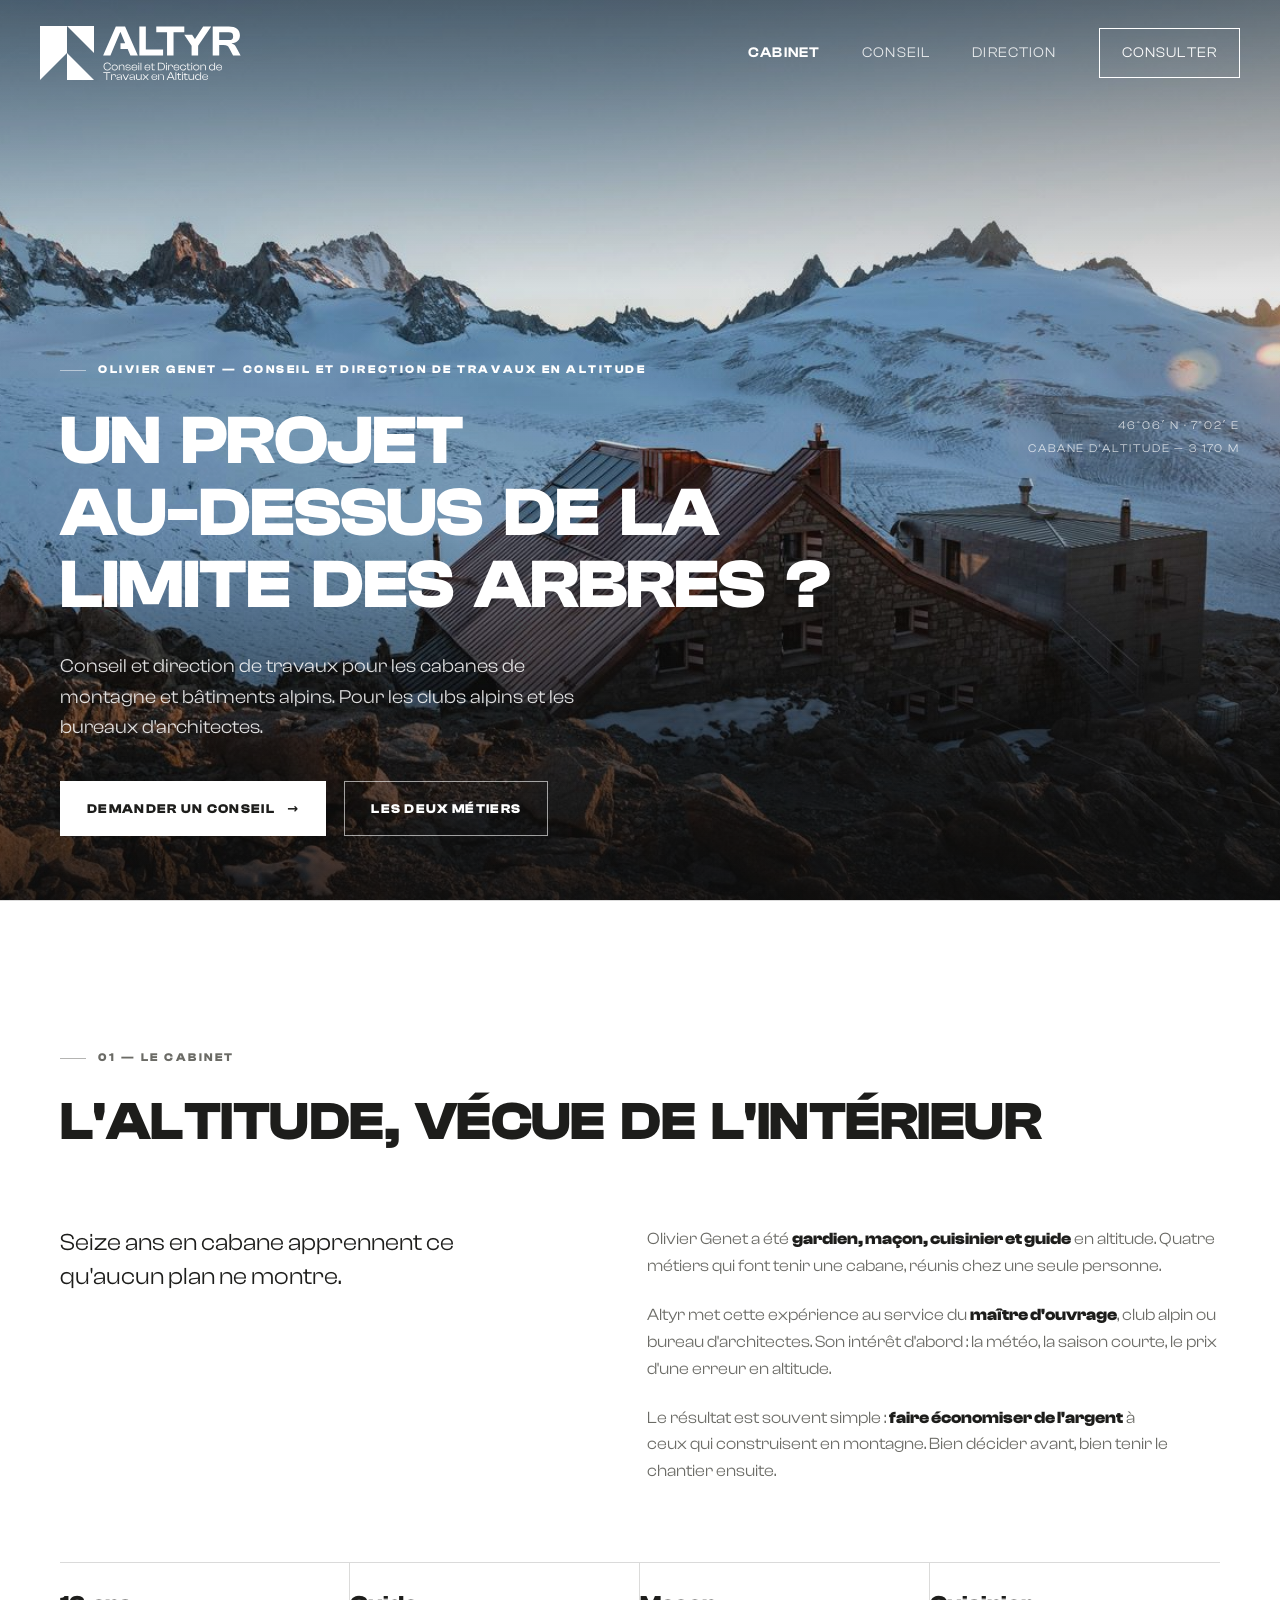
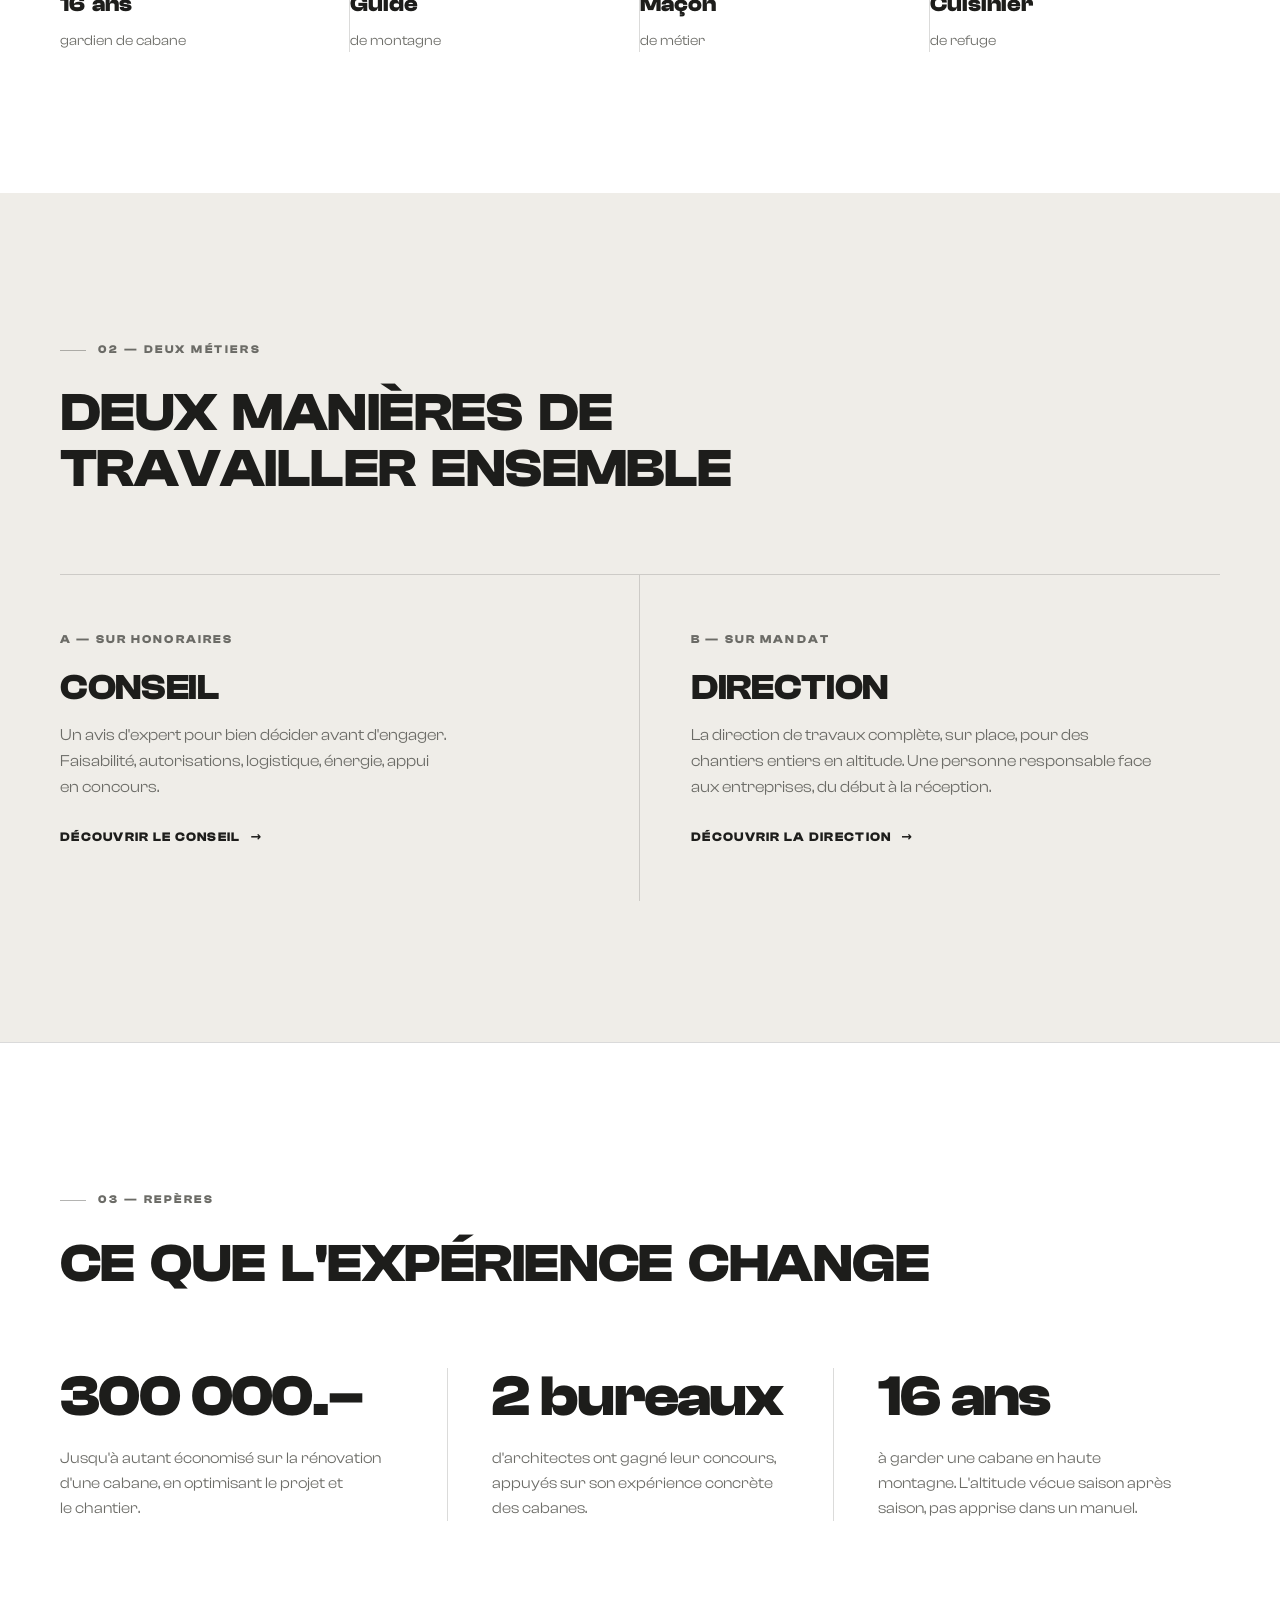
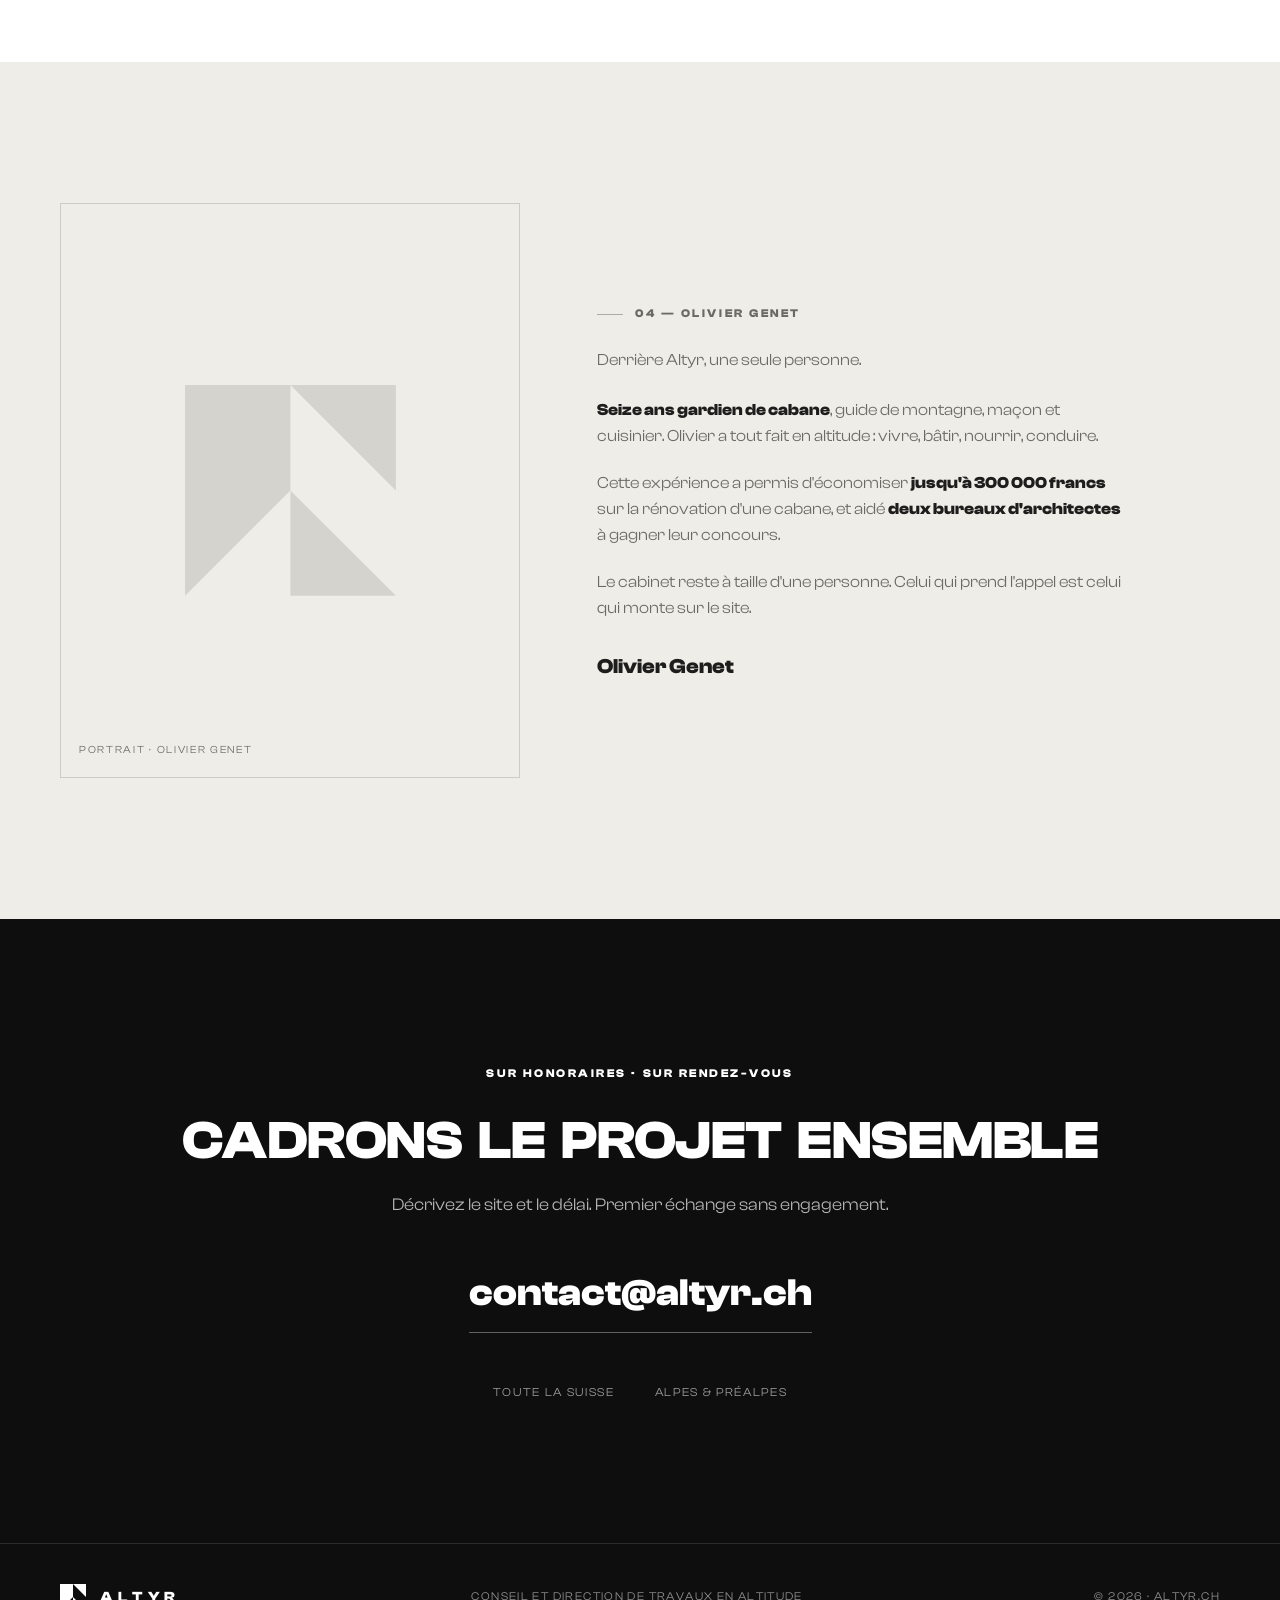
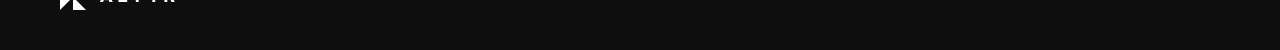
==== commit 23e38fb8: "Espacement: word-spacing sur crédentials et chiffres-clés (16 ans, 2 bureaux) - .cred b et .fig-n : " ====
--- a/index.html
+++ b/index.html
@@ -12,8 +12,8 @@
 <meta property="og:url" content="https://altyr.ch">
 <meta property="og:image" content="https://altyr.ch/og-image.png">
 <meta property="og:locale" content="fr_CH">
-<link rel="stylesheet" href="assets/css/styles.css?v=10">
-<script defer src="assets/js/main.js?v=10"></script>
+<link rel="stylesheet" href="assets/css/styles.css?v=11">
+<script defer src="assets/js/main.js?v=11"></script>
 </head>
 <body>
 
--- a/assets/css/styles.css
+++ b/assets/css/styles.css
@@ -115,7 +115,7 @@
 .creds{display:grid;grid-template-columns:repeat(4,1fr);margin-top:clamp(50px,6vw,80px);border-top:1px solid var(--line)}
 .cred{padding:24px 22px 0 0;border-right:1px solid var(--line);font-size:.9rem;color:var(--muted)}
 .cred:last-child{border-right:none}
-.cred b{display:block;font-size:1.4rem;font-weight:700;color:var(--ink);margin-bottom:6px;letter-spacing:-.01em}
+.cred b{display:block;font-size:1.4rem;font-weight:700;color:var(--ink);margin-bottom:6px;letter-spacing:0;word-spacing:.16em}
 
 /* Offres (home) : 2 cartes -> Conseil / Direction */
 .offers{display:grid;grid-template-columns:1fr 1fr}
@@ -133,7 +133,7 @@
 .figs{display:grid;grid-template-columns:repeat(3,1fr)}
 .fig{padding:0 44px;border-left:1px solid var(--line)}
 .fig:first-child{padding-left:0;border-left:none}
-.fig-n{font-family:var(--display);font-size:clamp(2.4rem,4.6vw,3.6rem);font-weight:700;letter-spacing:-.03em;line-height:1;margin-bottom:20px}
+.fig-n{font-family:var(--display);font-size:clamp(2.4rem,4.6vw,3.6rem);font-weight:700;letter-spacing:-.03em;word-spacing:.1em;line-height:1;margin-bottom:20px}
 .fig p{color:var(--muted);font-size:.98rem;max-width:34ch}
 
 /* Liste de prestations (sous-pages) */
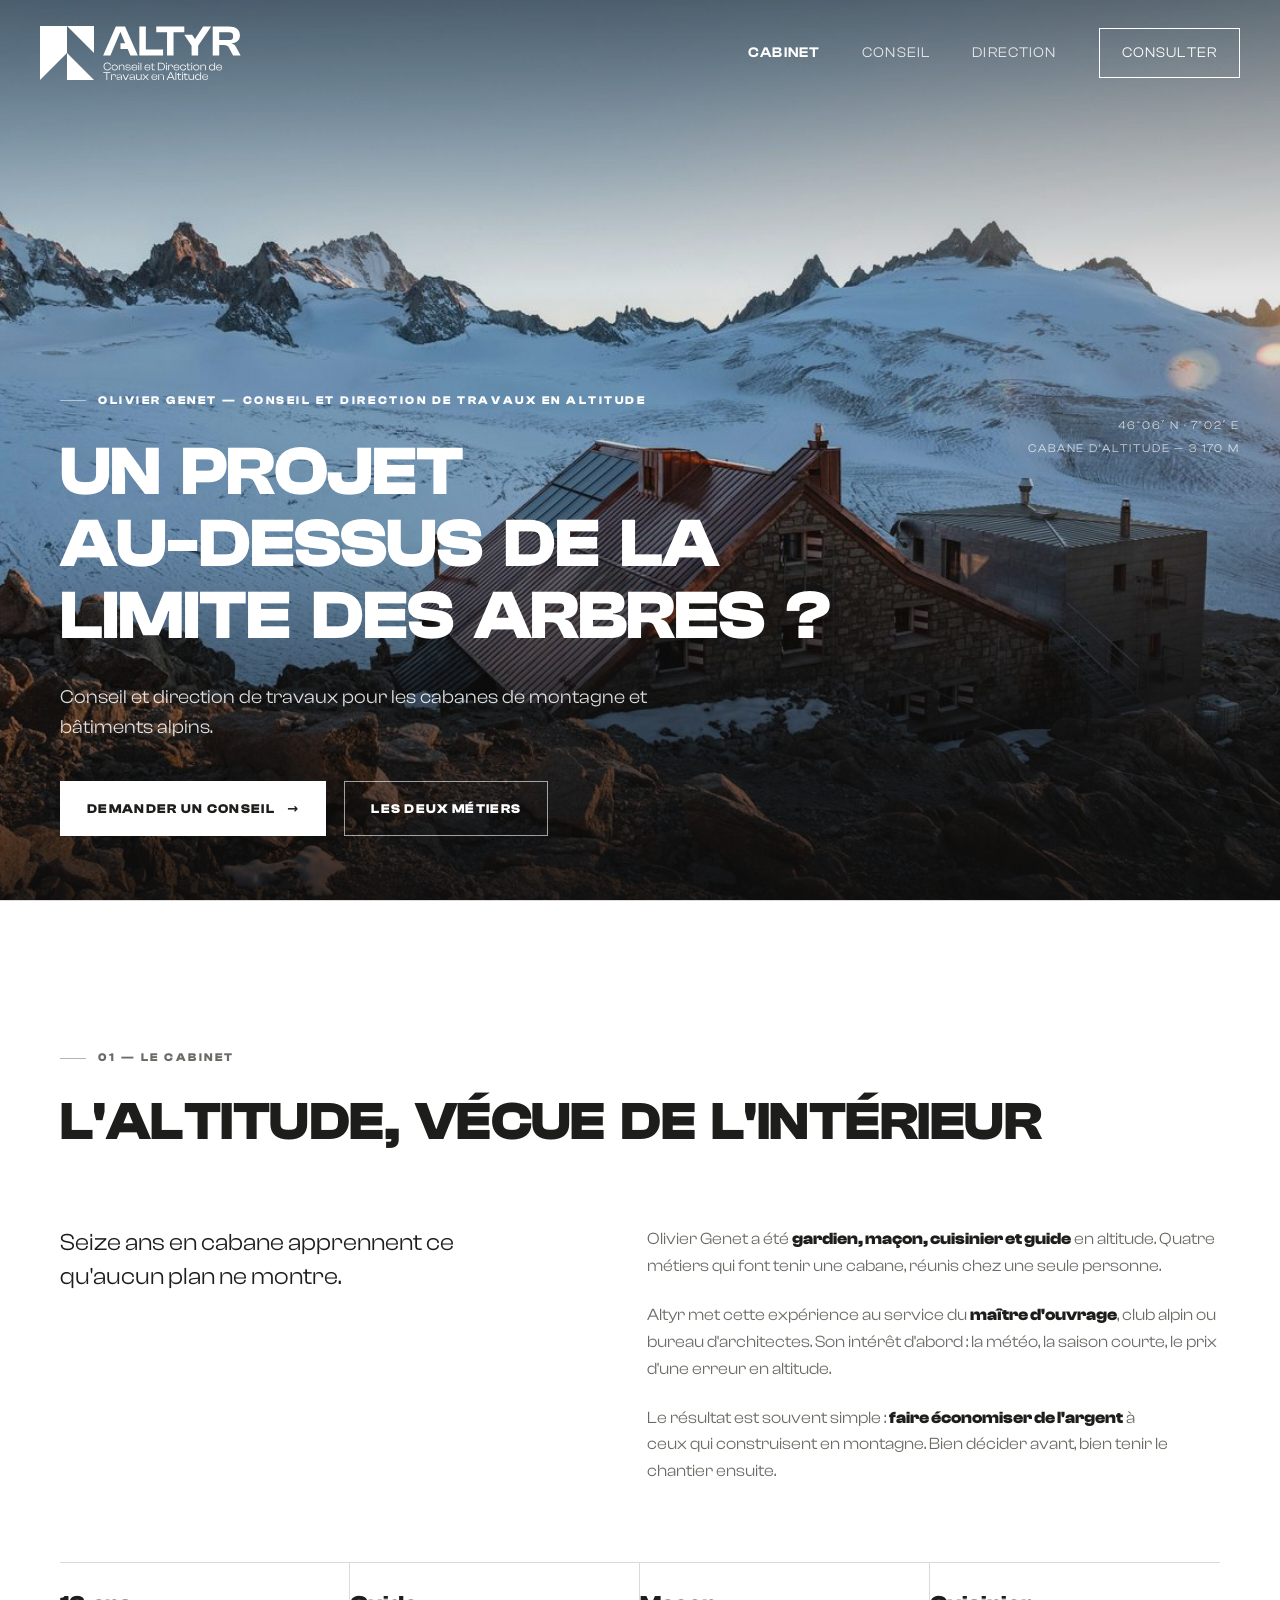
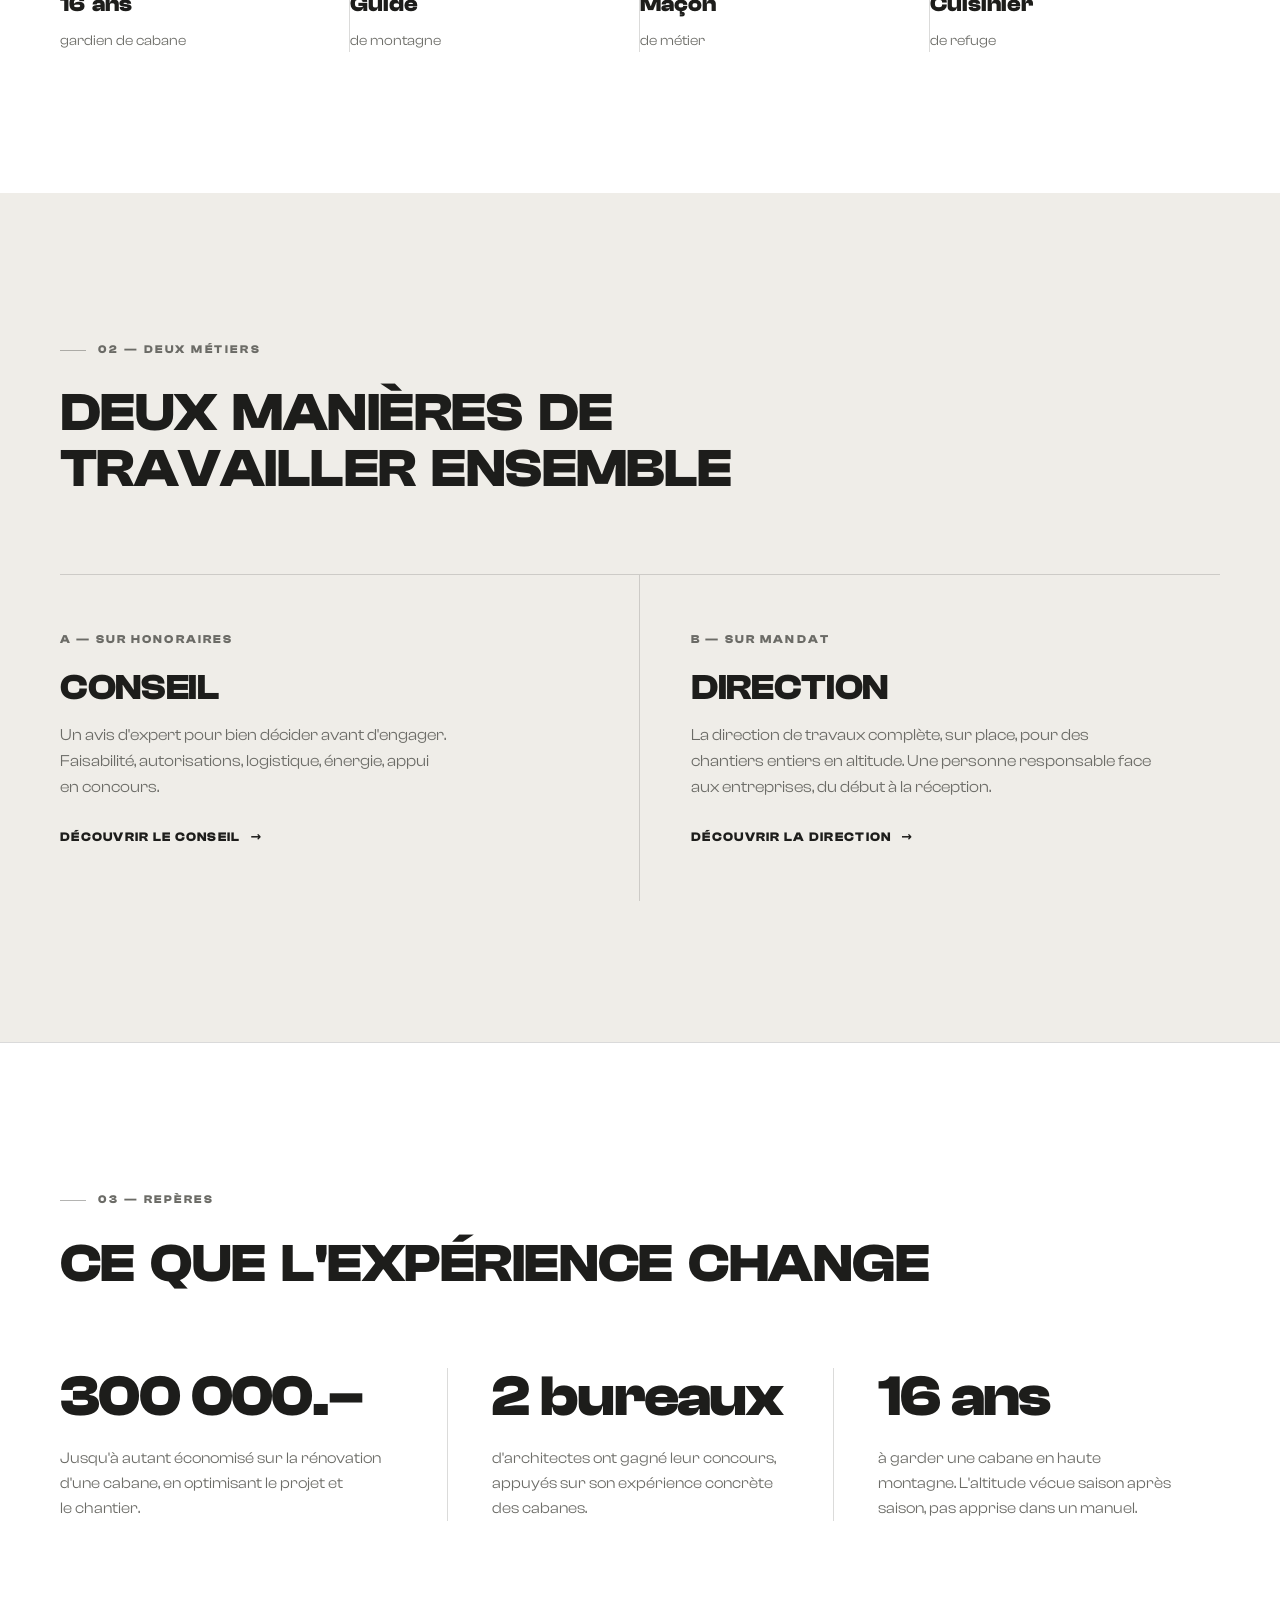
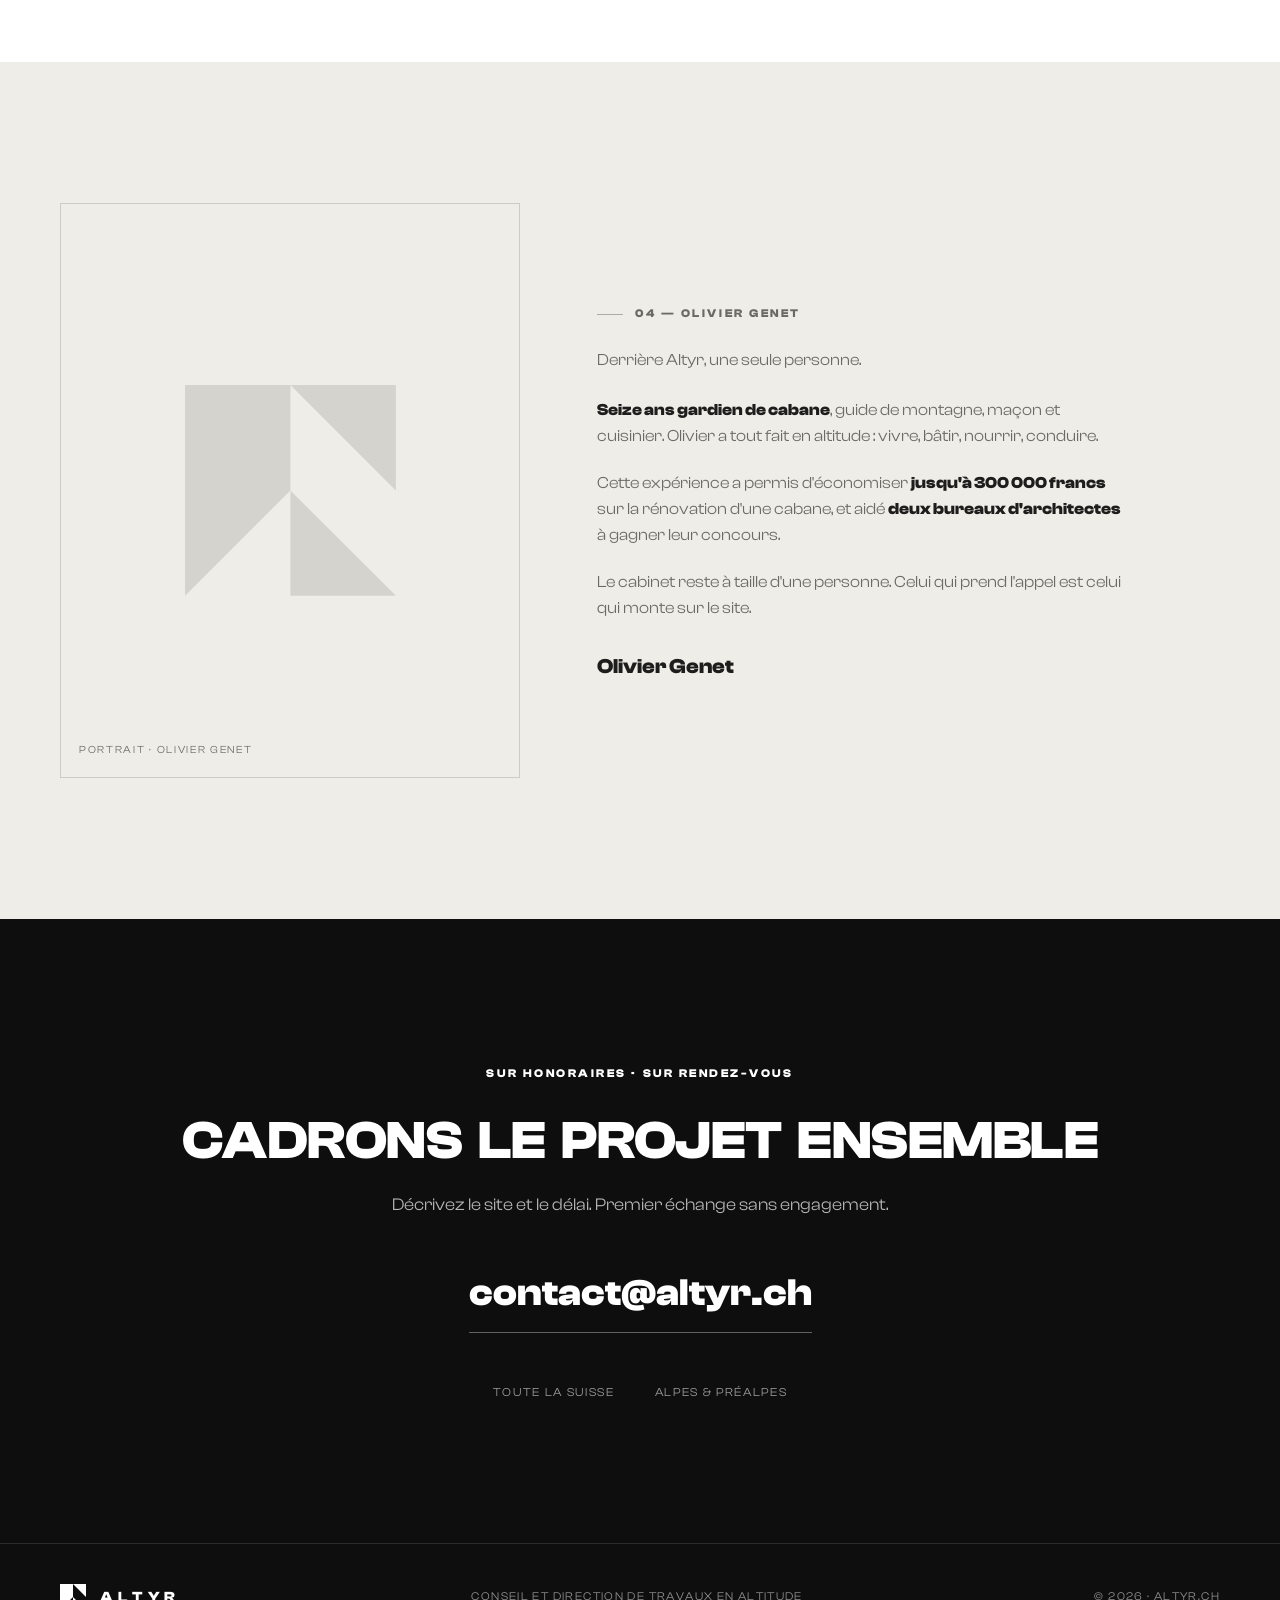
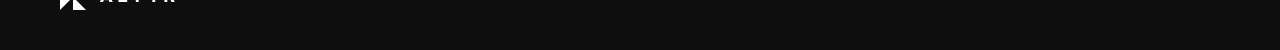
==== commit 6d7fac4f: "Hero : retrait de 'Pour les clubs alpins et les bureaux d'architectes' Co-Authored-By: Claude Opus 4" ====
--- a/index.html
+++ b/index.html
@@ -4,7 +4,7 @@
 <meta charset="UTF-8">
 <meta name="viewport" content="width=device-width, initial-scale=1.0">
 <title>Altyr — Olivier Genet · Conseil et Direction de Travaux en Altitude</title>
-<meta name="description" content="Conseil et direction de travaux pour les cabanes de montagne et bâtiments alpins. Pour les clubs alpins et les bureaux d'architectes.">
+<meta name="description" content="Conseil et direction de travaux pour les cabanes de montagne et bâtiments alpins, pour les clubs alpins et les bureaux d'architectes.">
 <link rel="icon" type="image/svg+xml" href="data:image/svg+xml,%3Csvg xmlns='http://www.w3.org/2000/svg' viewBox='0 0 97.15 97.15'%3E%3Crect width='97.15' height='97.15' fill='%231d1d1b'/%3E%3Cg fill='%23efede8'%3E%3Cpolygon points='48.57 0 48.57 48.57 0 97.14 0 0 48.57 0'/%3E%3Cpolygon points='48.57 97.15 48.57 48.57 97.15 97.15 48.57 97.15'/%3E%3Cpolygon points='97.15 48.57 48.57 0 97.15 0 97.15 48.57'/%3E%3C/g%3E%3C/svg%3E">
 <meta property="og:type" content="website">
 <meta property="og:title" content="Altyr — Conseil et Direction de Travaux en Altitude">
@@ -41,7 +41,7 @@
   <div class="hero-inner wrap">
     <span class="kicker">Olivier Genet — Conseil et Direction de Travaux en Altitude</span>
     <h1 class="display">Un projet<br>au-dessus de la<br>limite des arbres ?</h1>
-    <p class="hero-sub">Conseil et direction de travaux pour les cabanes de montagne et bâtiments alpins. Pour les clubs alpins et les bureaux d'architectes.</p>
+    <p class="hero-sub">Conseil et direction de travaux pour les cabanes de montagne et bâtiments alpins.</p>
     <div class="hero-actions">
       <a href="#contact" class="btn btn--light">Demander un conseil <span class="arr">→</span></a>
       <a href="#offres" class="btn btn--ghost" style="border-color:rgba(255,255,255,.6);color:#fff">Les deux métiers</a>
